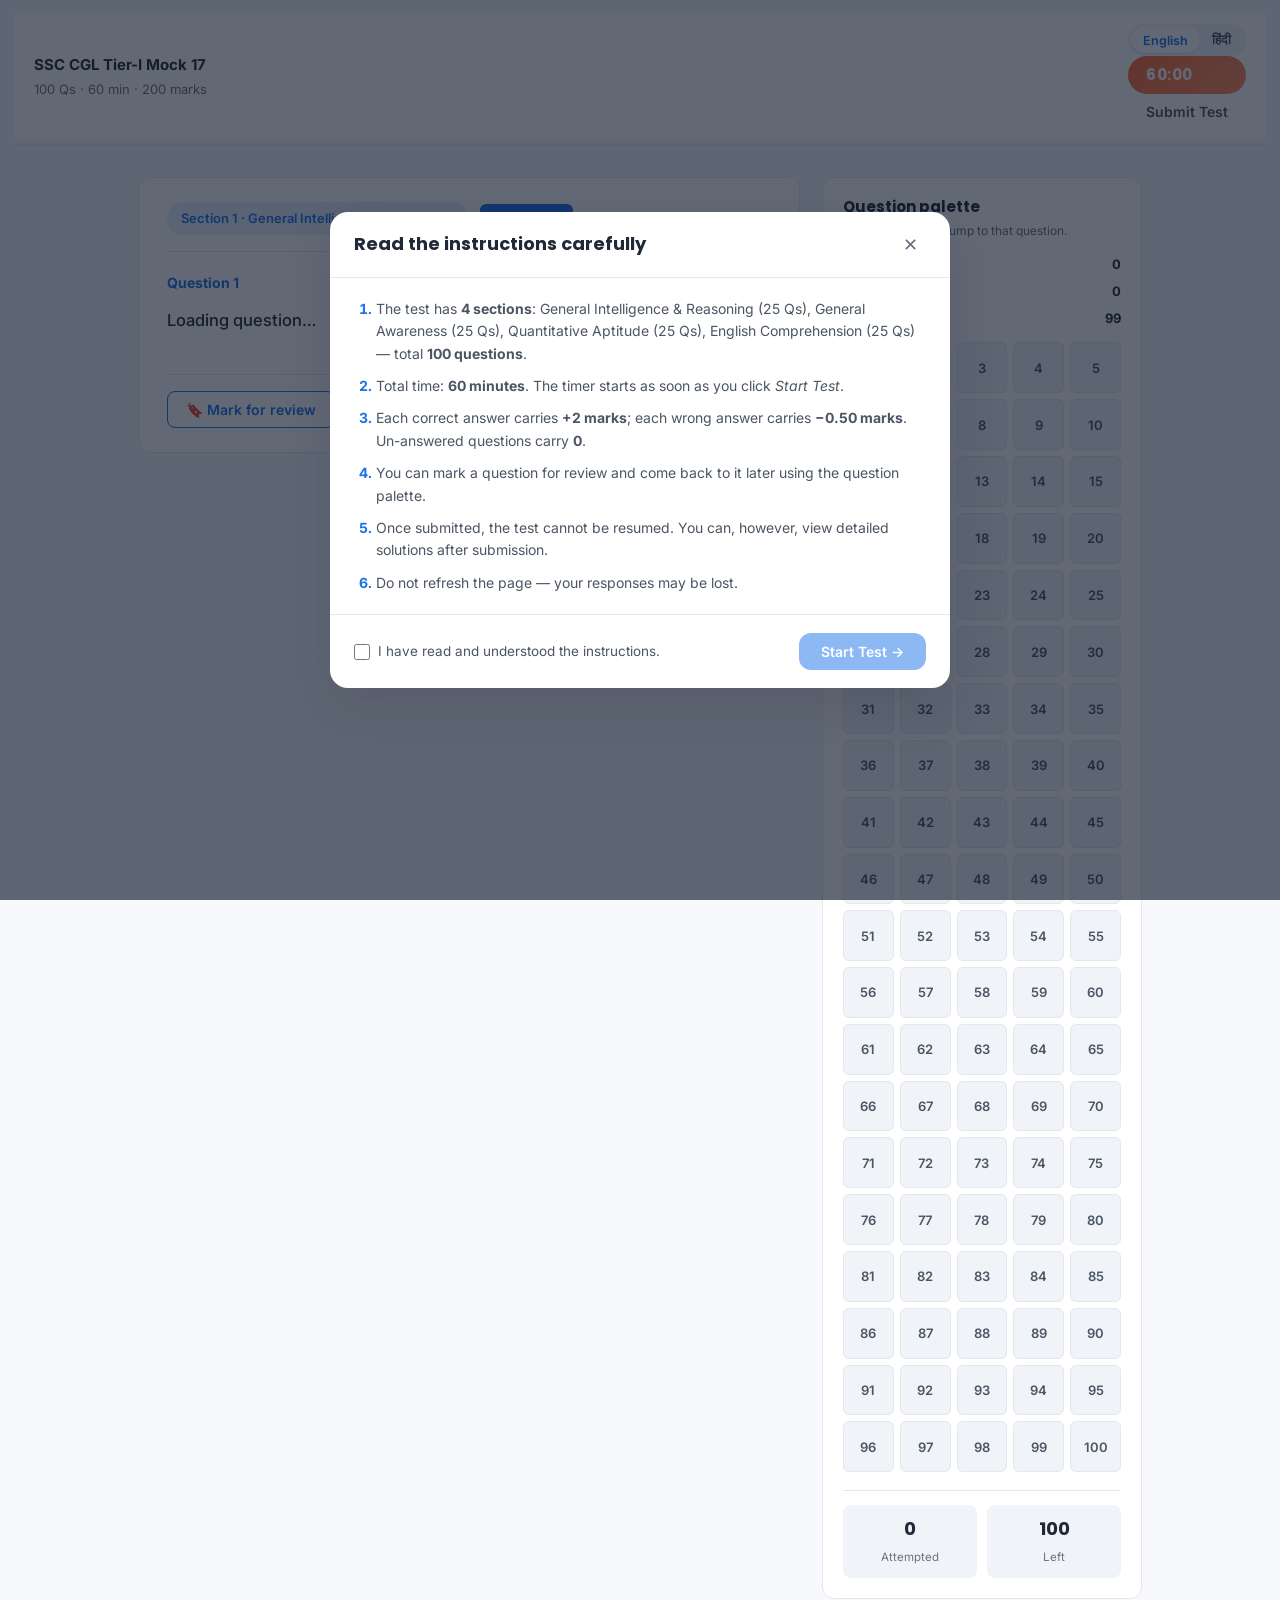
==== test.html @ f856dd59 "Initial commit: TestHub SSC mock test platform - 7 pages: home, tests browser, test engine, result, " ====
<!DOCTYPE html>
<html lang="en">
<head>
<meta charset="UTF-8" />
<meta name="viewport" content="width=device-width, initial-scale=1.0" />
<title>SSC CGL Tier-I Mock 17 · TestHub</title>
<link rel="preconnect" href="https://fonts.googleapis.com" />
<link rel="preconnect" href="https://fonts.gstatic.com" crossorigin />
<link href="https://fonts.googleapis.com/css2?family=Inter:wght@400;500;600;700;800&family=Poppins:wght@500;600;700;800&display=swap" rel="stylesheet" />
<link rel="stylesheet" href="assets/css/style.css" />
</head>
<body class="test-body">

<!-- INSTRUCTIONS MODAL -->
<div class="modal-backdrop" id="instructionsModal">
  <div class="modal">
    <div class="modal-head">
      <h3>Read the instructions carefully</h3>
      <button class="icon-btn" id="closeInstr" aria-label="Close">✕</button>
    </div>
    <div class="modal-body">
      <ol class="instructions">
        <li>The test has <strong>4 sections</strong>: General Intelligence &amp; Reasoning (25 Qs), General Awareness (25 Qs), Quantitative Aptitude (25 Qs), English Comprehension (25 Qs) — total <strong>100 questions</strong>.</li>
        <li>Total time: <strong>60 minutes</strong>. The timer starts as soon as you click <em>Start Test</em>.</li>
        <li>Each correct answer carries <strong>+2 marks</strong>; each wrong answer carries <strong>−0.50 marks</strong>. Un-answered questions carry <strong>0</strong>.</li>
        <li>You can mark a question for review and come back to it later using the question palette.</li>
        <li>Once submitted, the test cannot be resumed. You can, however, view detailed solutions after submission.</li>
        <li>Do not refresh the page — your responses may be lost.</li>
      </ol>
    </div>
    <div class="modal-foot">
      <label class="chk"><input type="checkbox" id="agreeChk" /> I have read and understood the instructions.</label>
      <button class="btn btn-primary btn-lg" id="startTestBtn" disabled>Start Test →</button>
    </div>
  </div>
</div>

<!-- TEST HEADER -->
<header class="test-header">
  <div class="test-header-inner">
    <div class="test-info">
      <strong id="testTitle">SSC CGL Tier-I Mock 17</strong>
      <span class="muted" id="testMeta">100 Qs · 60 min · 200 marks</span>
    </div>
    <div class="test-tools">
      <div class="lang-toggle">
        <button class="lang-btn active" data-lang="en">English</button>
        <button class="lang-btn" data-lang="hi">हिंदी</button>
      </div>
      <div class="timer" id="timer">60:00</div>
      <button class="btn btn-ghost" id="submitBtn">Submit Test</button>
    </div>
  </div>
  <div class="progress-strip"><span id="progressBar" style="width:0%"></span></div>
</header>

<main class="test-main">
  <div class="test-content">
    <div class="section-bar">
      <span class="section-pill" id="sectionPill">Section 1 · General Intelligence &amp; Reasoning</span>
      <div class="section-nav">
        <button class="section-btn active" data-section="0">Reasoning</button>
        <button class="section-btn" data-section="1">GA</button>
        <button class="section-btn" data-section="2">Quant</button>
        <button class="section-btn" data-section="3">English</button>
      </div>
    </div>

    <div class="q-card" id="qCard">
      <div class="q-meta">
        <span class="q-num" id="qNum">Question 1</span>
        <span class="q-marks">+2 · −0.50</span>
      </div>
      <p class="q-text" id="qText">Loading question…</p>
      <div class="options" id="qOptions"></div>
      <div class="q-actions">
        <button class="btn btn-outline" id="markReviewBtn">🔖 Mark for review</button>
        <button class="btn btn-ghost" id="clearResponseBtn">Clear response</button>
        <div class="q-actions-right">
          <button class="btn btn-outline" id="prevBtn">← Previous</button>
          <button class="btn btn-primary" id="nextBtn">Save &amp; Next →</button>
        </div>
      </div>
    </div>
  </div>

  <aside class="palette">
    <h4>Question palette</h4>
    <p class="muted small">Click a number to jump to that question.</p>

    <div class="legend">
      <span><i class="dot dot-answered"></i> Answered <span id="cntAnswered">0</span></span>
      <span><i class="dot dot-marked"></i> Marked <span id="cntMarked">0</span></span>
      <span><i class="dot dot-not"></i> Not visited <span id="cntNot">0</span></span>
    </div>

    <div class="palette-grid" id="paletteGrid"></div>

    <div class="palette-summary">
      <div><strong id="totalAttempted">0</strong><span>Attempted</span></div>
      <div><strong id="totalUnattempted">0</strong><span>Left</span></div>
    </div>
  </aside>
</main>

<!-- MOBILE PALETTE FAB + MODAL -->
<button class="palette-fab" id="paletteFab" aria-label="Open palette">📋</button>
<div class="palette-modal-backdrop" id="paletteModal">
  <div class="palette-modal">
    <h4 style="margin-bottom:4px">Question palette</h4>
    <p class="muted small" style="margin-bottom:12px">Tap a number to jump</p>
    <div class="legend" style="flex-direction:row;flex-wrap:wrap;gap:10px">
      <span><i class="dot dot-answered"></i> Answered</span>
      <span><i class="dot dot-marked"></i> Marked</span>
      <span><i class="dot dot-not"></i> Not visited</span>
    </div>
    <div class="palette-grid" id="paletteGridMobile"></div>
    <button class="btn btn-primary btn-block" id="paletteCloseBtn" style="margin-top:14px">Close</button>
  </div>
</div>

<!-- SUBMIT CONFIRMATION -->
<div class="modal-backdrop hidden" id="submitModal">
  <div class="modal modal-sm">
    <div class="modal-head">
      <h3>Submit the test?</h3>
    </div>
    <div class="modal-body">
      <p>You have <strong id="unattemptedWarn">0</strong> unanswered question(s). Once submitted, you cannot change your answers.</p>
      <ul class="summary-list" id="submitSummary"></ul>
    </div>
    <div class="modal-foot">
      <button class="btn btn-outline" id="cancelSubmit">Continue test</button>
      <button class="btn btn-accent" id="confirmSubmit">Yes, submit</button>
    </div>
  </div>
</div>

<script src="assets/js/data.js"></script>
<script src="assets/js/app.js"></script>
<script>
  document.addEventListener('DOMContentLoaded', App.initTest);
</script>
</body>
</html>
---- assets/css/style.css ----
/* ============================================
   TestHub — SSC Mock Test Platform
   Modern, clean design inspired by Testbook/Prepp
   ============================================ */

:root {
  --primary: #1a73e8;
  --primary-dark: #1558b0;
  --primary-light: #e8f0fe;
  --accent: #ff6b35;
  --accent-dark: #e85a25;
  --success: #1e8e3e;
  --danger: #d93025;
  --warning: #f29900;
  --text: #1f2937;
  --text-soft: #4b5563;
  --muted: #6b7280;
  --border: #e5e7eb;
  --bg: #ffffff;
  --bg-alt: #f7f9fc;
  --bg-soft: #f0f4f9;
  --shadow-sm: 0 1px 2px rgba(15, 23, 42, .06);
  --shadow: 0 4px 14px rgba(15, 23, 42, .08);
  --shadow-lg: 0 20px 50px rgba(15, 23, 42, .12);
  --radius: 12px;
  --radius-sm: 8px;
  --radius-lg: 18px;
  --container: 1200px;
}

* { box-sizing: border-box; margin: 0; padding: 0; }
html, body { height: 100%; }
body {
  font-family: 'Inter', -apple-system, BlinkMacSystemFont, sans-serif;
  font-size: 15px;
  line-height: 1.6;
  color: var(--text);
  background: var(--bg);
  -webkit-font-smoothing: antialiased;
}
img { max-width: 100%; display: block; }
a { color: inherit; text-decoration: none; }
button { font-family: inherit; cursor: pointer; border: none; background: none; }
ul { list-style: none; }
h1, h2, h3, h4, h5 { font-family: 'Poppins', sans-serif; line-height: 1.25; color: var(--text); }

.container { max-width: var(--container); margin: 0 auto; padding: 0 20px; }

/* ============ BUTTONS ============ */
.btn {
  display: inline-flex; align-items: center; justify-content: center; gap: 6px;
  padding: 9px 18px; border-radius: var(--radius-sm); font-weight: 600; font-size: 14px;
  transition: all .2s ease; white-space: nowrap;
}
.btn-primary { background: var(--primary); color: #fff; }
.btn-primary:hover { background: var(--primary-dark); transform: translateY(-1px); }
.btn-accent { background: var(--accent); color: #fff; }
.btn-accent:hover { background: var(--accent-dark); transform: translateY(-1px); }
.btn-outline { background: #fff; color: var(--primary); border: 1.5px solid var(--primary); }
.btn-outline:hover { background: var(--primary-light); }
.btn-ghost { background: transparent; color: var(--text-soft); }
.btn-ghost:hover { background: var(--bg-soft); }
.btn-light { background: rgba(255,255,255,.15); color: #fff; border: 1px solid rgba(255,255,255,.3); }
.btn-light:hover { background: rgba(255,255,255,.25); }
.btn-lg { padding: 14px 28px; font-size: 15px; border-radius: var(--radius); }
.btn-block { width: 100%; }
.btn:disabled { opacity: .5; cursor: not-allowed; transform: none !important; }

/* ============ TOPBAR ============ */
.topbar {
  position: sticky; top: 0; z-index: 100;
  background: #fff; border-bottom: 1px solid var(--border);
  box-shadow: var(--shadow-sm);
}
.topbar-inner {
  display: flex; align-items: center; justify-content: space-between;
  height: 68px; gap: 24px;
}
.logo { display: flex; align-items: center; gap: 8px; font-weight: 800; }
.logo-mark {
  width: 36px; height: 36px; background: linear-gradient(135deg, var(--primary), #4dabff);
  color: #fff; display: grid; place-items: center; border-radius: 9px;
  font-family: 'Poppins', sans-serif; font-size: 18px;
  box-shadow: 0 4px 12px rgba(26,115,232,.4);
}
.logo-text { font-family: 'Poppins', sans-serif; font-size: 20px; }
.accent { color: var(--accent); }
.main-nav { display: flex; gap: 4px; }
.main-nav a {
  padding: 8px 14px; border-radius: 6px; font-weight: 500; font-size: 14.5px;
  color: var(--text-soft); transition: all .2s;
}
.main-nav a:hover { background: var(--bg-soft); color: var(--primary); }
.main-nav a.active { color: var(--primary); font-weight: 600; }
.topbar-actions { display: flex; gap: 8px; }
.hamburger { display: none; font-size: 24px; padding: 4px 10px; }

/* ============ HERO ============ */
.hero {
  background:
    radial-gradient(circle at 80% 20%, rgba(26,115,232,.08) 0, transparent 50%),
    radial-gradient(circle at 10% 90%, rgba(255,107,53,.07) 0, transparent 50%),
    linear-gradient(180deg, #fafbff 0%, #fff 100%);
  padding: 32px 0 36px;
  border-bottom: 1px solid var(--border);
}
.hero-grid {
  display: grid; grid-template-columns: 1.4fr 1fr; gap: 32px; align-items: center;
}
.eyebrow {
  display: inline-block; padding: 5px 14px; background: #fff; border: 1px solid var(--border);
  border-radius: 999px; color: var(--primary); font-weight: 600; font-size: 12.5px;
  margin-bottom: 16px; letter-spacing: .3px;
}
.hero h1 {
  font-size: clamp(26px, 3.4vw, 40px); font-weight: 800; margin-bottom: 12px;
}
.hero h1 .hl {
  background: linear-gradient(120deg, var(--primary), #4dabff);
  -webkit-background-clip: text; background-clip: text; color: transparent;
}
.lead { font-size: 15.5px; color: var(--text-soft); margin-bottom: 20px; max-width: 580px; }
.hero-cta { display: flex; gap: 10px; margin-bottom: 22px; flex-wrap: wrap; }
.hero-stats { display: flex; gap: 28px; flex-wrap: wrap; }
.hero-stats > div { display: flex; flex-direction: column; }
.hero-stats strong { font-size: 24px; color: var(--text); font-family: 'Poppins', sans-serif; }
.hero-stats span { font-size: 13px; color: var(--muted); }

.hero-card {
  background: #fff; border-radius: var(--radius-lg); padding: 28px;
  box-shadow: var(--shadow-lg); border: 1px solid var(--border);
  position: relative; overflow: hidden;
}
.hero-card::before {
  content: ''; position: absolute; top: 0; left: 0; right: 0; height: 4px;
  background: linear-gradient(90deg, var(--primary), var(--accent));
}
.card-head { display: flex; align-items: flex-start; justify-content: space-between; margin-bottom: 16px; }
.card-head h3 { font-size: 20px; margin-top: 8px; }
.pill {
  display: inline-block; padding: 3px 10px; border-radius: 999px; font-size: 11px; font-weight: 700; letter-spacing: .4px;
}
.pill-live { background: #fee; color: var(--accent); animation: pulse 2s infinite; }
.pill-success { background: #e6f4ea; color: var(--success); }
.pill-pro { background: #fff4e5; color: var(--warning); }
.pill-free { background: #e6f4ea; color: var(--success); }
.pill-hi { background: #fce8e6; color: var(--danger); }
@keyframes pulse { 0%,100%{opacity:1} 50%{opacity:.55} }
.muted { color: var(--muted); font-size: 13px; }
.muted-light { color: rgba(255,255,255,.85); }
.small { font-size: 12px; }
.card-meta { display: flex; flex-direction: column; gap: 6px; margin-bottom: 18px; font-size: 13.5px; color: var(--text-soft); }
.card-progress { margin-bottom: 18px; }
.card-progress .bar { background: var(--bg-soft); border-radius: 999px; height: 6px; overflow: hidden; margin-bottom: 6px; }
.card-progress .bar span { display: block; height: 100%; background: linear-gradient(90deg, var(--primary), #4dabff); border-radius: 999px; }
.card-progress small { color: var(--muted); font-size: 12px; }

/* ============ SECTIONS ============ */
.section { padding: 36px 0; }
.section-alt { background: var(--bg-alt); }
.section-head { display: flex; align-items: center; justify-content: space-between; margin-bottom: 18px; flex-wrap: wrap; gap: 12px; }
.section-head h2 { font-size: 22px; font-weight: 700; }
.link { color: var(--primary); font-weight: 600; font-size: 14px; }
.link:hover { text-decoration: underline; }

/* ============ CATEGORY GRID ============ */
.cat-grid { display: grid; grid-template-columns: repeat(8, 1fr); gap: 10px; }
.cat-card {
  background: #fff; border: 1px solid var(--border); border-radius: var(--radius);
  padding: 14px 12px; transition: all .2s; display: block; cursor: pointer; text-align: center;
}
.cat-card:hover { transform: translateY(-2px); box-shadow: var(--shadow); border-color: var(--primary); }
.cat-icon {
  width: 40px; height: 40px; border-radius: 9px; display: grid; place-items: center;
  font-size: 20px; margin: 0 auto 8px;
}
.cat-card h4 { font-size: 13.5px; margin-bottom: 2px; }
.cat-card p { color: var(--muted); font-size: 11.5px; }

/* ============ TEST GRID ============ */
.test-grid { display: grid; grid-template-columns: repeat(4, 1fr); gap: 12px; }
.test-card {
  background: #fff; border: 1px solid var(--border); border-radius: var(--radius);
  overflow: hidden; transition: all .2s; display: flex; flex-direction: column;
}
.test-card:hover { transform: translateY(-2px); box-shadow: var(--shadow); }
.test-banner {
  height: 78px;
  background: linear-gradient(135deg, var(--primary) 0%, #4dabff 100%);
  position: relative; display: grid; place-items: center; color: #fff;
  font-size: 24px; font-weight: 800; font-family: 'Poppins', sans-serif;
}
.test-banner.alt1 { background: linear-gradient(135deg, #ff6b35 0%, #ffa372 100%); }
.test-banner.alt2 { background: linear-gradient(135deg, #1e8e3e 0%, #5cb85c 100%); }
.test-banner.alt3 { background: linear-gradient(135deg, #a142f4 0%, #c389ff 100%); }
.test-banner.alt4 { background: linear-gradient(135deg, #d93025 0%, #ff7066 100%); }
.test-body { padding: 12px 14px; flex: 1; display: flex; flex-direction: column; gap: 8px; }
.test-tags { display: flex; gap: 4px; flex-wrap: wrap; }
.test-title { font-size: 14px; font-weight: 600; color: var(--text); line-height: 1.35; }
.test-meta { display: flex; gap: 8px; font-size: 11.5px; color: var(--muted); flex-wrap: wrap; }
.test-meta span { display: flex; align-items: center; gap: 3px; }
.test-foot { display: flex; align-items: center; justify-content: space-between; margin-top: 6px; gap: 8px; }
.test-foot .users { font-size: 11px; color: var(--muted); }
.test-foot .btn { padding: 6px 12px; font-size: 12px; }

/* ============ FILTER TABS ============ */
.filter-tabs { display: flex; gap: 4px; background: #fff; border: 1px solid var(--border); border-radius: 999px; padding: 4px; }
.tab { padding: 6px 14px; border-radius: 999px; font-size: 13px; font-weight: 600; color: var(--text-soft); transition: .2s; }
.tab.active { background: var(--primary); color: #fff; }

/* ============ FEATURES ============ */
.feat-grid { display: grid; grid-template-columns: repeat(6, 1fr); gap: 12px; }
.feat {
  background: #fff; border: 1px solid var(--border); border-radius: var(--radius);
  padding: 16px; transition: .2s;
}
.feat:hover { transform: translateY(-2px); box-shadow: var(--shadow); }
.feat-icon { font-size: 24px; margin-bottom: 8px; }
.feat h4 { font-size: 14px; margin-bottom: 3px; }
.feat p { color: var(--text-soft); font-size: 12.5px; line-height: 1.4; }

/* ============ BANNER ============ */
.banner { background: linear-gradient(135deg, var(--primary) 0%, #4dabff 100%); color: #fff; padding: 32px 0; }
.banner-inner { display: flex; align-items: center; justify-content: space-between; gap: 24px; flex-wrap: wrap; }
.banner h2 { color: #fff; font-size: 22px; margin-bottom: 4px; }
.banner p { opacity: .9; font-size: 14px; }

/* ============ LIVE TICKER ============ */
.ticker {
  background: #fff; border-top: 1px solid var(--border); border-bottom: 1px solid var(--border);
  padding: 8px 0; overflow: hidden; position: relative;
}
.ticker-inner { display: flex; align-items: center; gap: 18px; }
.ticker-label {
  background: var(--accent); color: #fff; padding: 4px 12px; border-radius: 4px;
  font-size: 11px; font-weight: 700; letter-spacing: .5px; flex-shrink: 0; display: flex; align-items: center; gap: 6px;
}
.ticker-label::before { content: ''; width: 7px; height: 7px; background: #fff; border-radius: 50%; animation: pulse 1.2s infinite; }
.ticker-track { display: flex; gap: 36px; flex: 1; overflow: hidden; }
.ticker-item { display: flex; align-items: center; gap: 8px; font-size: 13px; color: var(--text-soft); white-space: nowrap; }
.ticker-item strong { color: var(--text); font-weight: 600; }
.ticker-item .num { color: var(--success); font-weight: 700; }

/* ============ SERIES GRID ============ */
.series-grid { display: grid; grid-template-columns: repeat(3, 1fr); gap: 16px; }
.series-card {
  background: #fff; border: 1px solid var(--border); border-radius: var(--radius);
  overflow: hidden; transition: .2s; position: relative; display: flex; flex-direction: column;
}
.series-card:hover { transform: translateY(-3px); box-shadow: var(--shadow-lg); }
.series-card.featured { border: 2px solid var(--accent); }
.series-banner {
  padding: 18px 20px; color: #fff; position: relative;
  background: linear-gradient(135deg, var(--primary), #4dabff);
}
.series-banner.b1 { background: linear-gradient(135deg, #ff6b35, #ffa372); }
.series-banner.b2 { background: linear-gradient(135deg, #1e8e3e, #5cb85c); }
.series-banner.b3 { background: linear-gradient(135deg, #a142f4, #c389ff); }
.series-banner.b4 { background: linear-gradient(135deg, #d93025, #ff7066); }
.series-banner.b5 { background: linear-gradient(135deg, #0f9d58, #34c77b); }
.series-banner h3 { color: #fff; font-size: 18px; margin-bottom: 4px; }
.series-banner p { font-size: 13px; opacity: .92; }
.series-bestseller {
  position: absolute; top: 12px; right: 12px;
  background: #fff; color: var(--accent); padding: 3px 10px; border-radius: 999px;
  font-size: 10.5px; font-weight: 700; letter-spacing: .4px;
}
.series-body { padding: 18px 20px; flex: 1; display: flex; flex-direction: column; gap: 12px; }
.series-features { display: flex; flex-direction: column; gap: 6px; font-size: 13px; color: var(--text-soft); }
.series-features li { display: flex; align-items: center; gap: 8px; }
.series-features li::before { content: '✓'; color: var(--success); font-weight: 700; }
.series-foot { display: flex; align-items: center; justify-content: space-between; padding-top: 12px; border-top: 1px solid var(--border); margin-top: auto; gap: 8px; }
.series-price { display: flex; flex-direction: column; }
.series-price .now { font-size: 22px; font-weight: 800; color: var(--text); font-family: 'Poppins', sans-serif; }
.series-price .was { font-size: 12.5px; color: var(--muted); text-decoration: line-through; }
.series-price .save { font-size: 11.5px; color: var(--success); font-weight: 600; }
.series-foot .btn { padding: 8px 16px; font-size: 13px; }

/* ============ BUY PAGE ============ */
.buy-layout { display: grid; grid-template-columns: 1.4fr 1fr; gap: 24px; align-items: start; }
.checkout-card {
  background: #fff; border: 1px solid var(--border); border-radius: var(--radius);
  padding: 24px; margin-bottom: 18px;
}
.checkout-card h3 { font-size: 17px; margin-bottom: 14px; display: flex; align-items: center; gap: 8px; }
.checkout-card h3 .num {
  width: 26px; height: 26px; background: var(--primary); color: #fff; border-radius: 50%;
  display: grid; place-items: center; font-size: 13px;
}
.checkout-card label { display: block; font-size: 13px; font-weight: 600; color: var(--text-soft); margin: 12px 0 4px; }
.input {
  width: 100%; padding: 10px 14px; border: 1px solid var(--border); border-radius: 8px;
  font-size: 14px; font-family: inherit; background: #fff;
}
.input:focus { outline: 2px solid var(--primary); outline-offset: -1px; }
.row-2 { display: grid; grid-template-columns: 1fr 1fr; gap: 12px; }

.pay-methods { display: grid; grid-template-columns: repeat(3, 1fr); gap: 10px; margin-top: 6px; }
.pay-method {
  border: 2px solid var(--border); border-radius: 8px; padding: 12px 8px; text-align: center;
  cursor: pointer; transition: .15s; font-size: 13px; font-weight: 600;
}
.pay-method:hover { border-color: var(--primary); }
.pay-method.active { border-color: var(--primary); background: var(--primary-light); color: var(--primary); }
.pay-method .icon { font-size: 22px; display: block; margin-bottom: 4px; }

.order-summary {
  background: #fff; border: 1px solid var(--border); border-radius: var(--radius);
  padding: 22px; position: sticky; top: 90px;
}
.order-summary h3 { font-size: 17px; margin-bottom: 14px; }
.os-row { display: flex; justify-content: space-between; padding: 8px 0; font-size: 14px; color: var(--text-soft); }
.os-row.total { border-top: 1px solid var(--border); padding-top: 12px; margin-top: 8px; font-weight: 700; color: var(--text); font-size: 16px; }
.coupon-row { display: flex; gap: 8px; margin: 12px 0; }
.coupon-row .input { flex: 1; }

.success-card {
  background: #fff; border: 1px solid var(--border); border-radius: var(--radius-lg);
  padding: 36px; text-align: center; max-width: 520px; margin: 0 auto;
  box-shadow: var(--shadow);
}
.success-icon {
  width: 72px; height: 72px; background: var(--success); color: #fff; border-radius: 50%;
  display: grid; place-items: center; font-size: 36px; margin: 0 auto 18px;
}
.success-card h2 { margin-bottom: 8px; }
.qr-box {
  width: 200px; height: 200px; margin: 16px auto;
  background: linear-gradient(45deg, #000 25%, transparent 25%, transparent 75%, #000 75%),
              linear-gradient(45deg, #000 25%, transparent 25%, transparent 75%, #000 75%);
  background-size: 16px 16px; background-position: 0 0, 8px 8px;
  border: 1px solid var(--border); border-radius: 8px;
  display: grid; place-items: center; color: #fff; font-size: 12px;
}

/* ============ ADMIN ============ */
.admin-shell { display: grid; grid-template-columns: 240px 1fr; min-height: calc(100vh - 68px); }
.admin-side {
  background: #0f1e3a; color: #cdd5e0; padding: 22px 14px; position: sticky; top: 68px; height: calc(100vh - 68px); overflow-y: auto;
}
.admin-brand { display: flex; align-items: center; gap: 8px; padding: 0 8px 18px; border-bottom: 1px solid #1a2b4d; margin-bottom: 14px; }
.admin-brand strong { color: #fff; font-family: 'Poppins', sans-serif; font-size: 15px; }
.admin-side a {
  display: flex; align-items: center; gap: 10px; padding: 10px 12px; border-radius: 6px;
  color: #cdd5e0; font-size: 14px; font-weight: 500; margin-bottom: 2px; transition: .15s;
}
.admin-side a:hover, .admin-side a.active { background: #1a2b4d; color: #fff; }
.admin-side a .ico { width: 18px; text-align: center; }
.admin-main { padding: 24px 28px; background: var(--bg-alt); }
.admin-head { display: flex; align-items: center; justify-content: space-between; margin-bottom: 18px; flex-wrap: wrap; gap: 10px; }
.admin-head h1 { font-size: 22px; }

.admin-stats { display: grid; grid-template-columns: repeat(4, 1fr); gap: 12px; margin-bottom: 18px; }
.admin-stat {
  background: #fff; border: 1px solid var(--border); border-radius: var(--radius); padding: 16px;
  display: flex; align-items: center; gap: 12px;
}
.admin-stat .ico { width: 44px; height: 44px; border-radius: 10px; display: grid; place-items: center; font-size: 22px; }
.admin-stat strong { display: block; font-size: 20px; font-family: 'Poppins', sans-serif; }
.admin-stat span { font-size: 12.5px; color: var(--muted); }

.admin-card {
  background: #fff; border: 1px solid var(--border); border-radius: var(--radius);
  padding: 22px; margin-bottom: 16px;
}
.admin-card h3 { font-size: 16px; margin-bottom: 14px; }

.table { width: 100%; border-collapse: collapse; font-size: 14px; }
.table th, .table td { padding: 10px 12px; text-align: left; border-bottom: 1px solid var(--border); }
.table th { background: var(--bg-soft); font-weight: 600; color: var(--text-soft); font-size: 12.5px; text-transform: uppercase; letter-spacing: .4px; }
.table tr:hover { background: var(--bg-soft); }
.badge { display: inline-block; padding: 3px 10px; border-radius: 999px; font-size: 11.5px; font-weight: 700; letter-spacing: .3px; }
.badge-pending { background: #fff4e5; color: var(--warning); }
.badge-approved { background: #e6f4ea; color: var(--success); }
.badge-rejected { background: #fce8e6; color: var(--danger); }
.badge-draft { background: var(--bg-soft); color: var(--text-soft); }
.badge-published { background: #e6f4ea; color: var(--success); }
.row-actions { display: flex; gap: 6px; }
.row-actions .btn { padding: 4px 10px; font-size: 12px; }

.form-grid { display: grid; grid-template-columns: 1fr 1fr; gap: 12px; }
.form-grid .full { grid-column: span 2; }
textarea.input { resize: vertical; min-height: 80px; }

.login-shell {
  min-height: 100vh; display: grid; place-items: center; background: var(--bg-alt); padding: 20px;
}
.login-card {
  background: #fff; border-radius: var(--radius-lg); padding: 32px; width: 100%; max-width: 380px;
  box-shadow: var(--shadow);
}
.login-card h2 { margin-bottom: 6px; }
.login-card p.muted { margin-bottom: 22px; }
.login-card .btn-block { margin-top: 16px; }

/* ============ MOBILE PALETTE ============ */
.palette-fab {
  display: none; position: fixed; bottom: 20px; right: 20px; z-index: 60;
  width: 54px; height: 54px; border-radius: 50%; background: var(--primary); color: #fff;
  box-shadow: var(--shadow-lg); place-items: center; font-size: 22px;
}
.palette-modal-backdrop { display: none; }
@media (max-width: 720px) {
  .palette-modal-backdrop {
    position: fixed; inset: 0; background: rgba(15,23,42,.55); z-index: 80;
    align-items: flex-end; justify-content: center;
  }
  .palette-modal-backdrop.show { display: flex; }
  .palette-modal {
    background: #fff; width: 100%; max-width: 480px; max-height: 80vh; overflow-y: auto;
    border-radius: 18px 18px 0 0; padding: 18px;
  }
  .palette-modal .palette-grid { grid-template-columns: repeat(7, 1fr); }
}

/* ============ FAQ ============ */
.faq { max-width: 800px; margin: 0 auto; display: flex; flex-direction: column; gap: 10px; }
.faq details {
  background: #fff; border: 1px solid var(--border); border-radius: var(--radius);
  padding: 16px 20px; transition: .2s;
}
.faq details[open] { box-shadow: var(--shadow-sm); border-color: var(--primary); }
.faq summary { font-weight: 600; cursor: pointer; color: var(--text); list-style: none; position: relative; padding-right: 30px; }
.faq summary::after { content: '+'; position: absolute; right: 0; top: 0; font-size: 22px; color: var(--primary); transition: .2s; }
.faq details[open] summary::after { content: '−'; }
.faq p { margin-top: 10px; color: var(--text-soft); font-size: 14px; }

/* ============ FOOTER ============ */
.footer { background: #0f1e3a; color: #cdd5e0; padding: 56px 0 24px; margin-top: 40px; }
.footer-grid { display: grid; grid-template-columns: 1.5fr repeat(3, 1fr); gap: 36px; padding-bottom: 36px; border-bottom: 1px solid #1a2b4d; }
.logo-light .logo-text { color: #fff; }
.footer h5 { color: #fff; font-size: 15px; margin-bottom: 14px; }
.footer ul { display: flex; flex-direction: column; gap: 8px; }
.footer ul a { color: #cdd5e0; font-size: 14px; transition: .2s; }
.footer ul a:hover { color: #fff; }
.footer-bottom { display: flex; align-items: center; justify-content: space-between; padding-top: 20px; flex-wrap: wrap; gap: 12px; }
.footer-bottom small { color: #8b95a7; }
.socials { display: flex; gap: 10px; }
.socials a {
  width: 36px; height: 36px; background: #1a2b4d; border-radius: 50%;
  display: grid; place-items: center; color: #cdd5e0; transition: .2s; font-size: 16px;
}
.socials a:hover { background: var(--primary); color: #fff; }

/* ============ PAGE HEAD ============ */
.page-head {
  background: linear-gradient(135deg, #e8f0fe 0%, #fff 100%);
  padding: 40px 0 32px; border-bottom: 1px solid var(--border);
}
.page-head h1 { font-size: 32px; margin-bottom: 6px; }
.page-head p { color: var(--text-soft); margin-bottom: 8px; }
.breadcrumb { color: var(--muted); font-size: 13px; }
.breadcrumb a { color: var(--primary); }

/* ============ TESTS LAYOUT ============ */
.tests-layout { display: grid; grid-template-columns: 260px 1fr; gap: 28px; }
.filter-panel {
  background: #fff; border: 1px solid var(--border); border-radius: var(--radius);
  padding: 22px; align-self: start; position: sticky; top: 90px;
}
.filter-panel h4 { font-size: 14px; margin: 16px 0 10px; color: var(--text); }
.filter-panel h4:first-child { margin-top: 0; }
.chk { display: flex; align-items: center; gap: 8px; padding: 6px 0; cursor: pointer; font-size: 13.5px; color: var(--text-soft); }
.chk input { width: 16px; height: 16px; accent-color: var(--primary); }
.chk span { margin-left: auto; color: var(--muted); font-size: 12.5px; }
.filter-panel .btn-block { margin-top: 18px; }

.search-row { display: flex; gap: 10px; margin-bottom: 18px; }
.search-row input, .search-row select {
  padding: 10px 14px; border: 1px solid var(--border); border-radius: var(--radius-sm);
  font-size: 14px; font-family: inherit; background: #fff; color: var(--text);
}
.search-row input { flex: 1; }
.search-row input:focus, .search-row select:focus { outline: 2px solid var(--primary); outline-offset: -1px; }

.test-list { display: flex; flex-direction: column; gap: 12px; }
.test-row {
  background: #fff; border: 1px solid var(--border); border-radius: var(--radius);
  padding: 18px 22px; display: flex; align-items: center; gap: 18px; transition: .2s;
}
.test-row:hover { box-shadow: var(--shadow); transform: translateY(-1px); }
.test-row .ico {
  width: 56px; height: 56px; border-radius: 10px;
  display: grid; place-items: center; font-size: 22px; color: #fff; flex-shrink: 0;
  background: linear-gradient(135deg, var(--primary), #4dabff); font-family: 'Poppins', sans-serif; font-weight: 700;
}
.test-row .ico.alt1 { background: linear-gradient(135deg, #ff6b35, #ffa372); }
.test-row .ico.alt2 { background: linear-gradient(135deg, #1e8e3e, #5cb85c); }
.test-row .ico.alt3 { background: linear-gradient(135deg, #a142f4, #c389ff); }
.test-row .ico.alt4 { background: linear-gradient(135deg, #d93025, #ff7066); }
.test-row-body { flex: 1; }
.test-row-body h4 { font-size: 16px; margin-bottom: 4px; }
.test-row-body .meta { color: var(--muted); font-size: 12.5px; display: flex; gap: 14px; flex-wrap: wrap; }
.test-row-body .meta span { display: flex; align-items: center; gap: 4px; }
.test-row .actions { display: flex; gap: 8px; }

/* ============ TEST INTERFACE ============ */
.test-body { background: var(--bg-alt); min-height: 100vh; }

.test-header {
  position: sticky; top: 0; z-index: 50; background: #fff; border-bottom: 1px solid var(--border);
  box-shadow: var(--shadow-sm);
}
.test-header-inner {
  max-width: 1400px; margin: 0 auto; padding: 12px 20px;
  display: flex; align-items: center; justify-content: space-between; gap: 18px; flex-wrap: wrap;
}
.test-info strong { display: block; font-size: 15px; }
.lang-toggle { display: flex; background: var(--bg-soft); border-radius: 999px; padding: 3px; }
.lang-btn { padding: 5px 12px; border-radius: 999px; font-size: 12.5px; font-weight: 600; color: var(--text-soft); }
.lang-btn.active { background: #fff; color: var(--primary); box-shadow: var(--shadow-sm); }
.timer {
  background: linear-gradient(135deg, var(--accent), #ff8a5b); color: #fff;
  padding: 7px 18px; border-radius: 999px; font-weight: 700; font-size: 15px;
  font-family: 'Poppins', sans-serif; letter-spacing: .5px;
  display: flex; align-items: center; gap: 6px;
}
.timer.warning { animation: blink 1s infinite; }
@keyframes blink { 0%,100%{opacity:1} 50%{opacity:.7} }
.progress-strip { height: 3px; background: var(--bg-soft); }
.progress-strip span { display: block; height: 100%; background: var(--success); transition: width .3s; }

.test-main {
  max-width: 1400px; margin: 0 auto; padding: 24px 20px;
  display: grid; grid-template-columns: 1fr 320px; gap: 22px; align-items: start;
}
.test-content { background: #fff; border: 1px solid var(--border); border-radius: var(--radius); padding: 24px 28px; }
.section-bar { display: flex; align-items: center; justify-content: space-between; flex-wrap: wrap; gap: 12px; padding-bottom: 16px; border-bottom: 1px solid var(--border); margin-bottom: 20px; }
.section-pill { background: var(--primary-light); color: var(--primary); padding: 6px 14px; border-radius: 999px; font-size: 13px; font-weight: 600; }
.section-nav { display: flex; gap: 4px; }
.section-btn { padding: 6px 14px; border-radius: 6px; font-size: 13px; font-weight: 600; color: var(--text-soft); }
.section-btn.active { background: var(--primary); color: #fff; }

.q-card { }
.q-meta { display: flex; justify-content: space-between; align-items: center; margin-bottom: 12px; }
.q-num { color: var(--primary); font-weight: 700; font-size: 14px; }
.q-marks { color: var(--muted); font-size: 12.5px; }
.q-text { font-size: 16.5px; line-height: 1.7; color: var(--text); margin-bottom: 18px; font-weight: 500; }
.options { display: flex; flex-direction: column; gap: 10px; margin-bottom: 22px; }
.option {
  display: flex; align-items: center; gap: 12px; padding: 12px 16px; border: 1.5px solid var(--border);
  border-radius: 10px; cursor: pointer; transition: all .15s;
  background: #fff; font-size: 14.5px;
}
.option:hover { border-color: var(--primary); background: var(--primary-light); }
.option.selected { border-color: var(--primary); background: var(--primary-light); }
.option .opt-letter {
  width: 30px; height: 30px; border-radius: 50%; border: 1.5px solid var(--border);
  display: grid; place-items: center; font-weight: 700; font-size: 13px; color: var(--text-soft);
  flex-shrink: 0; background: #fff;
}
.option.selected .opt-letter { background: var(--primary); color: #fff; border-color: var(--primary); }

.q-actions { display: flex; align-items: center; gap: 10px; padding-top: 16px; border-top: 1px solid var(--border); flex-wrap: wrap; }
.q-actions-right { margin-left: auto; display: flex; gap: 10px; }

/* PALETTE */
.palette {
  background: #fff; border: 1px solid var(--border); border-radius: var(--radius); padding: 20px;
  position: sticky; top: 110px;
}
.palette h4 { font-size: 15px; margin-bottom: 4px; }
.palette .muted { margin-bottom: 14px; }
.legend { display: flex; flex-direction: column; gap: 6px; margin-bottom: 14px; font-size: 13px; color: var(--text-soft); }
.legend span { display: flex; align-items: center; gap: 8px; }
.legend span span { margin-left: auto; font-weight: 700; color: var(--text); }
.dot { width: 18px; height: 18px; border-radius: 4px; display: inline-block; }
.dot-answered { background: var(--success); }
.dot-marked { background: var(--accent); }
.dot-not { background: var(--bg-soft); border: 1px solid var(--border); }
.dot-current { background: var(--primary); }

.palette-grid { display: grid; grid-template-columns: repeat(5, 1fr); gap: 6px; margin-bottom: 18px; }
.p-btn {
  aspect-ratio: 1; display: grid; place-items: center; font-size: 13px; font-weight: 600;
  background: var(--bg-soft); border: 1px solid var(--border); border-radius: 6px;
  color: var(--text-soft); transition: .15s;
}
.p-btn:hover { transform: scale(1.05); }
.p-btn.answered { background: var(--success); color: #fff; border-color: var(--success); }
.p-btn.marked { background: var(--accent); color: #fff; border-color: var(--accent); }
.p-btn.ans-marked { background: linear-gradient(135deg, var(--success) 50%, var(--accent) 50%); color: #fff; border-color: transparent; }
.p-btn.current { background: var(--primary); color: #fff; border-color: var(--primary); box-shadow: 0 0 0 3px rgba(26,115,232,.25); }

.palette-summary { display: flex; gap: 10px; padding-top: 14px; border-top: 1px solid var(--border); }
.palette-summary > div { flex: 1; background: var(--bg-soft); border-radius: 8px; padding: 10px; text-align: center; }
.palette-summary strong { display: block; font-size: 18px; color: var(--text); font-family: 'Poppins', sans-serif; }
.palette-summary span { font-size: 11.5px; color: var(--muted); }

/* ============ MODAL ============ */
.modal-backdrop {
  position: fixed; inset: 0; background: rgba(15, 23, 42, .65); z-index: 200;
  display: grid; place-items: center; padding: 20px; animation: fade .2s;
}
@keyframes fade { from{opacity:0} to{opacity:1} }
.modal-backdrop.hidden { display: none; }
.modal {
  background: #fff; border-radius: var(--radius-lg); width: 100%; max-width: 620px;
  box-shadow: var(--shadow-lg); animation: pop .25s;
}
@keyframes pop { from{transform:scale(.92);opacity:0} to{transform:scale(1);opacity:1} }
.modal-sm { max-width: 460px; }
.modal-head, .modal-foot {
  padding: 18px 24px; display: flex; align-items: center; justify-content: space-between; gap: 12px;
}
.modal-head { border-bottom: 1px solid var(--border); }
.modal-head h3 { font-size: 18px; }
.modal-body { padding: 20px 24px; max-height: 60vh; overflow-y: auto; }
.modal-foot { border-top: 1px solid var(--border); }
.modal-foot .btn-lg { padding: 10px 22px; font-size: 14px; }
.icon-btn { font-size: 18px; color: var(--muted); padding: 4px 8px; border-radius: 6px; }
.icon-btn:hover { background: var(--bg-soft); color: var(--text); }

.instructions { padding-left: 22px; display: flex; flex-direction: column; gap: 10px; color: var(--text-soft); font-size: 14px; }
.instructions li::marker { color: var(--primary); font-weight: 700; }

.summary-list { display: flex; flex-direction: column; gap: 6px; font-size: 14px; color: var(--text-soft); }
.summary-list li { display: flex; justify-content: space-between; padding: 6px 0; border-bottom: 1px dashed var(--border); }
.summary-list li:last-child { border-bottom: 0; }

/* ============ RESULT PAGE ============ */
.result-hero {
  background: linear-gradient(135deg, #1a73e8 0%, #4dabff 100%); color: #fff;
  padding: 48px 0 56px;
}
.result-hero-card {
  display: flex; align-items: center; justify-content: space-between; gap: 28px;
  background: rgba(255,255,255,.1); border: 1px solid rgba(255,255,255,.18);
  backdrop-filter: blur(10px); border-radius: var(--radius-lg); padding: 28px 32px;
  flex-wrap: wrap;
}
.result-hero-card h1 { color: #fff; font-size: 26px; margin: 8px 0 4px; }
.result-share { display: flex; gap: 8px; flex-wrap: wrap; margin-top: 14px; }

.score-circle { position: relative; width: 160px; height: 160px; flex-shrink: 0; }
.score-circle svg { width: 100%; height: 100%; transform: rotate(-90deg); }
.circle-bg { fill: none; stroke: rgba(255,255,255,.25); stroke-width: 10; }
.circle-fg { fill: none; stroke: #fff; stroke-width: 10; stroke-linecap: round; transition: stroke-dashoffset 1s ease; }
.score-text {
  position: absolute; inset: 0; display: grid; place-items: center; text-align: center; color: #fff;
}
.score-text strong { font-size: 38px; font-family: 'Poppins', sans-serif; line-height: 1; }
.score-text span { display: block; font-size: 14px; opacity: .85; }
.score-text small { display: block; font-size: 12px; margin-top: 4px; padding: 2px 10px; background: rgba(255,255,255,.2); border-radius: 999px; }

.kpi-grid { display: grid; grid-template-columns: repeat(6, 1fr); gap: 14px; margin-bottom: 28px; }
.kpi {
  background: #fff; border: 1px solid var(--border); border-radius: var(--radius);
  padding: 16px; display: flex; align-items: center; gap: 12px;
}
.kpi-icon { font-size: 26px; }
.kpi strong { display: block; font-size: 20px; font-family: 'Poppins', sans-serif; }
.kpi span { font-size: 12px; color: var(--muted); }

.result-grid { display: grid; grid-template-columns: 1fr 1fr; gap: 18px; }
.result-card {
  background: #fff; border: 1px solid var(--border); border-radius: var(--radius);
  padding: 22px;
}
.result-card h3 { font-size: 17px; margin-bottom: 16px; }
.section-bars, .topic-bars { display: flex; flex-direction: column; gap: 12px; }
.bar-row .row-top { display: flex; justify-content: space-between; font-size: 13.5px; margin-bottom: 4px; }
.bar-row .row-bar { background: var(--bg-soft); height: 8px; border-radius: 999px; overflow: hidden; }
.bar-row .row-bar span { display: block; height: 100%; background: linear-gradient(90deg, var(--primary), #4dabff); border-radius: 999px; }
.bar-row.good .row-bar span { background: linear-gradient(90deg, var(--success), #5cb85c); }
.bar-row.warn .row-bar span { background: linear-gradient(90deg, var(--warning), #ffc44d); }
.bar-row.bad .row-bar span { background: linear-gradient(90deg, var(--danger), #ff7066); }

.compare-list { display: flex; flex-direction: column; gap: 12px; font-size: 13.5px; }
.compare-list .row { display: flex; align-items: center; gap: 10px; }
.compare-list .name { width: 130px; color: var(--text-soft); }
.compare-list .vs-bar { flex: 1; background: var(--bg-soft); height: 10px; border-radius: 999px; overflow: hidden; }
.compare-list .vs-bar span { display: block; height: 100%; background: linear-gradient(90deg, var(--primary), #4dabff); }
.compare-list .vs-bar.you span { background: linear-gradient(90deg, var(--accent), #ffa372); }
.compare-list .pct { width: 60px; text-align: right; font-weight: 600; }

.ai-report { background: linear-gradient(135deg, #fff 0%, #f0f4ff 100%); border-color: #d6e3ff; }
.ai-report ul { display: flex; flex-direction: column; gap: 10px; }
.ai-report li { padding: 10px 12px; background: #fff; border-left: 3px solid var(--primary); border-radius: 6px; font-size: 13.5px; color: var(--text-soft); }

.cta-row { display: flex; gap: 12px; justify-content: center; margin-top: 32px; flex-wrap: wrap; }

/* ============ RESPONSIVE ============ */
@media (max-width: 1100px) {
  .cat-grid { grid-template-columns: repeat(4, 1fr); }
  .test-grid { grid-template-columns: repeat(3, 1fr); }
  .feat-grid { grid-template-columns: repeat(3, 1fr); }
  .series-grid { grid-template-columns: repeat(2, 1fr); }
}
@media (max-width: 1024px) {
  .hero-grid { grid-template-columns: 1fr; gap: 24px; }
  .cat-grid { grid-template-columns: repeat(4, 1fr); }
  .test-grid { grid-template-columns: repeat(2, 1fr); }
  .feat-grid { grid-template-columns: repeat(3, 1fr); }
  .series-grid { grid-template-columns: repeat(2, 1fr); }
  .tests-layout { grid-template-columns: 1fr; }
  .filter-panel { position: static; }
  .kpi-grid { grid-template-columns: repeat(3, 1fr); }
  .result-grid { grid-template-columns: 1fr; }
  .footer-grid { grid-template-columns: 1fr 1fr; }
}
@media (max-width: 720px) {
  .main-nav, .topbar-actions { display: none; }
  .hamburger { display: block; }
  .cat-grid { grid-template-columns: repeat(3, 1fr); }
  .test-grid { grid-template-columns: repeat(2, 1fr); }
  .feat-grid { grid-template-columns: repeat(2, 1fr); }
  .series-grid { grid-template-columns: 1fr; }
  .hero-stats { gap: 18px; }
  .test-main { grid-template-columns: 1fr; }
  .palette { position: static; }
  .test-header-inner { padding: 10px 14px; }
  .test-content { padding: 18px; }
  .q-actions { flex-direction: column; align-items: stretch; }
  .q-actions-right { margin-left: 0; }
  .kpi-grid { grid-template-columns: repeat(2, 1fr); }
  .footer-grid { grid-template-columns: 1fr; }
  .search-row { flex-direction: column; }
  .test-row { flex-wrap: wrap; }
  .test-row .actions { width: 100%; }
  .test-row .actions .btn { flex: 1; }
  .palette-fab { display: grid; }
  .palette-modal-backdrop { display: block; }
}
@media (max-width: 480px) {
  .cat-grid { grid-template-columns: repeat(2, 1fr); }
  .test-grid { grid-template-columns: 1fr; }
  .feat-grid { grid-template-columns: 1fr; }
}
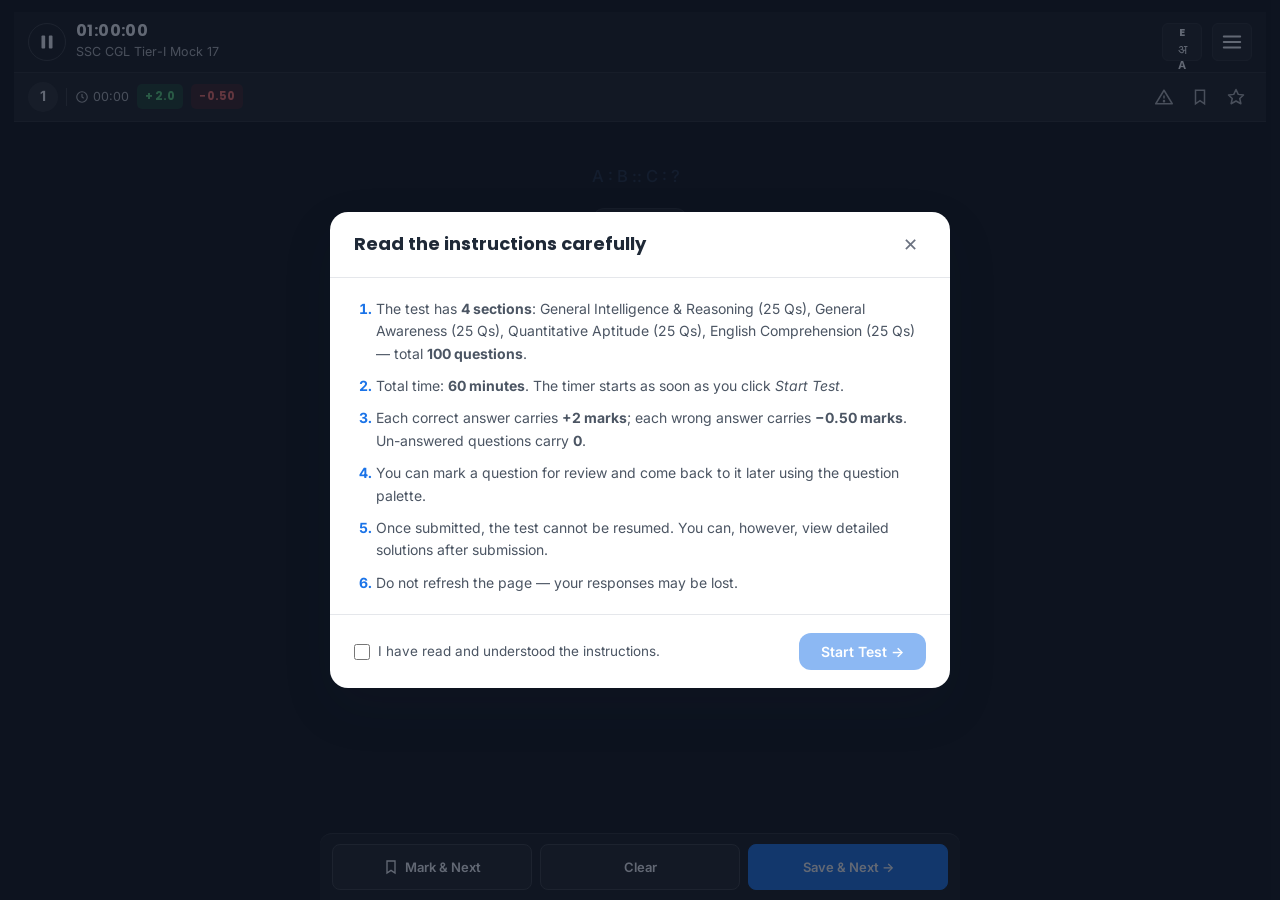
==== commit e46dd702: "Redesign test page: dark Testbook-style mobile interface - Dark theme (#0d0d0d bg) for the test-taki" ====
--- a/test.html
+++ b/test.html
@@ -2,12 +2,18 @@
 <html lang="en">
 <head>
 <meta charset="UTF-8" />
-<meta name="viewport" content="width=device-width, initial-scale=1.0" />
+<meta name="viewport" content="width=device-width, initial-scale=1.0, viewport-fit=cover" />
+<meta name="theme-color" content="#0d0d0d" />
 <title>SSC CGL Tier-I Mock 17 · TestHub</title>
 <link rel="preconnect" href="https://fonts.googleapis.com" />
 <link rel="preconnect" href="https://fonts.gstatic.com" crossorigin />
 <link href="https://fonts.googleapis.com/css2?family=Inter:wght@400;500;600;700;800&family=Poppins:wght@500;600;700;800&display=swap" rel="stylesheet" />
 <link rel="stylesheet" href="assets/css/style.css" />
+<style>
+/* ====== DARK TEST INTERFACE (overrides for test page) ====== */
+body.test-body { background: #0d0d0d; color: #fff; }
+.test-body { background: #0d0d0d; color: #fff; }
+</style>
 </head>
 <body class="test-body">
 
@@ -35,91 +41,161 @@
   </div>
 </div>
 
-<!-- TEST HEADER -->
-<header class="test-header">
-  <div class="test-header-inner">
-    <div class="test-info">
-      <strong id="testTitle">SSC CGL Tier-I Mock 17</strong>
-      <span class="muted" id="testMeta">100 Qs · 60 min · 200 marks</span>
-    </div>
-    <div class="test-tools">
-      <div class="lang-toggle">
-        <button class="lang-btn active" data-lang="en">English</button>
-        <button class="lang-btn" data-lang="hi">हिंदी</button>
+<!-- ============ TEST HEADER (DARK) ============ -->
+<header class="th">
+  <div class="th-top">
+    <button class="th-pause" id="pauseBtn" aria-label="Pause"><svg viewBox="0 0 24 24" width="22" height="22" fill="currentColor"><rect x="6" y="5" width="4" height="14" rx="1"/><rect x="14" y="5" width="4" height="14" rx="1"/></svg></button>
+    <div class="th-info">
+      <div class="th-timer" id="timer">01:00:00</div>
+      <div class="th-name" id="testTitle">RRB NTPC (Graduate) 2025: Evening…</div>
+    </div>
+    <button class="th-icon-btn" id="calcBtn" aria-label="Calculator">
+      <span style="font-family:'Poppins';font-size:11px;font-weight:700">E</span>
+      <span style="font-size:13px;margin:0 2px">अ</span>
+      <span style="font-size:11px;font-weight:700">A</span>
+    </button>
+    <button class="th-icon-btn" id="menuBtn" aria-label="Menu">
+      <svg viewBox="0 0 24 24" width="22" height="22" fill="none" stroke="currentColor" stroke-width="2" stroke-linecap="round"><line x1="3" y1="6" x2="21" y2="6"/><line x1="3" y1="12" x2="21" y2="12"/><line x1="3" y1="18" x2="21" y2="18"/></svg>
+    </button>
+  </div>
+
+  <div class="th-meta">
+    <div class="th-qno" id="qNumBadge">1</div>
+    <span class="th-sep"></span>
+    <div class="th-qtime" title="Time spent on this question">
+      <svg viewBox="0 0 24 24" width="14" height="14" fill="none" stroke="currentColor" stroke-width="2"><circle cx="12" cy="12" r="9"/><path d="M12 7v5l3 2"/></svg>
+      <span id="qTimeSpent">00:00</span>
+    </div>
+    <span class="th-pill th-pill-pos">+ 2.0</span>
+    <span class="th-pill th-pill-neg">− 0.50</span>
+    <div class="th-icons">
+      <button class="th-ico" id="reportBtn" title="Report this question"><svg viewBox="0 0 24 24" width="18" height="18" fill="none" stroke="currentColor" stroke-width="2" stroke-linejoin="round"><path d="M12 3 1 21h22L12 3z"/><line x1="12" y1="10" x2="12" y2="14"/><circle cx="12" cy="17.5" r=".7" fill="currentColor"/></svg></button>
+      <button class="th-ico" id="bookmarkBtn" title="Bookmark"><svg viewBox="0 0 24 24" width="18" height="18" fill="none" stroke="currentColor" stroke-width="2"><path d="M6 3h12v18l-6-4-6 4V3z"/></svg></button>
+      <button class="th-ico" id="starBtn" title="Mark important"><svg viewBox="0 0 24 24" width="18" height="18" fill="none" stroke="currentColor" stroke-width="2" stroke-linejoin="round"><polygon points="12 2 15 8.5 22 9.3 17 14 18.5 21 12 17.3 5.5 21 7 14 2 9.3 9 8.5"/></svg></button>
+    </div>
+  </div>
+</header>
+
+<!-- ============ MAIN QUESTION AREA ============ -->
+<main class="tm">
+  <div class="q-wrap" id="qCard">
+    <p class="q-text" id="qText">Loading question…</p>
+    <div class="q-opts" id="qOptions"></div>
+  </div>
+</main>
+
+<!-- ============ BOTTOM ACTION BAR ============ -->
+<nav class="ta">
+  <button class="ta-btn" id="markReviewBtn"><svg viewBox="0 0 24 24" width="16" height="16" fill="none" stroke="currentColor" stroke-width="2"><path d="M6 3h12v18l-6-4-6 4V3z"/></svg>Mark &amp; Next</button>
+  <button class="ta-btn" id="clearResponseBtn">Clear</button>
+  <button class="ta-btn ta-btn-primary" id="nextBtn">Save &amp; Next →</button>
+</nav>
+
+<!-- ============ MOBILE MENU DRAWER ============ -->
+<div class="m-drawer-backdrop" id="mDrawer">
+  <div class="m-drawer">
+    <div class="m-drawer-head">
+      <strong>Quick menu</strong>
+      <button class="icon-btn" data-pm="close" aria-label="Close">✕</button>
+    </div>
+    <div class="m-drawer-body">
+      <button class="m-drawer-item" data-pm="open-palette">
+        <span class="mdi-ico">📋</span>
+        <div><strong>Question palette</strong><small>Jump to any question</small></div>
+      </button>
+      <button class="m-drawer-item" data-action="lang">
+        <span class="mdi-ico">🌐</span>
+        <div><strong>Language</strong><small id="mLangLabel">English</small></div>
+      </button>
+      <button class="m-drawer-item" data-action="sections">
+        <span class="mdi-ico">📑</span>
+        <div><strong>Go to section</strong><small>Reasoning · GA · Quant · English</small></div>
+      </button>
+      <button class="m-drawer-item" data-action="instructions">
+        <span class="mdi-ico">ℹ️</span>
+        <div><strong>Instructions</strong><small>View test instructions</small></div>
+      </button>
+      <button class="m-drawer-item m-danger" id="mSubmit">
+        <span class="mdi-ico">✓</span>
+        <div><strong>Submit test</strong><small>End the test now</small></div>
+      </button>
+    </div>
+  </div>
+</div>
+
+<!-- ============ CALCULATOR ============ -->
+<div class="calc-backdrop" id="calcModal">
+  <div class="calc">
+    <div class="calc-head">
+      <strong>Calculator</strong>
+      <button class="icon-btn" data-pm="close" aria-label="Close">✕</button>
+    </div>
+    <div class="calc-display" id="calcDisplay">0</div>
+    <div class="calc-grid">
+      <button data-k="C" class="calc-k calc-fn">AC</button>
+      <button data-k="(" class="calc-k calc-fn">(</button>
+      <button data-k=")" class="calc-k calc-fn">)</button>
+      <button data-k="÷" class="calc-k calc-op">÷</button>
+      <button data-k="7" class="calc-k">7</button>
+      <button data-k="8" class="calc-k">8</button>
+      <button data-k="9" class="calc-k">9</button>
+      <button data-k="×" class="calc-k calc-op">×</button>
+      <button data-k="4" class="calc-k">4</button>
+      <button data-k="5" class="calc-k">5</button>
+      <button data-k="6" class="calc-k">6</button>
+      <button data-k="−" class="calc-k calc-op">−</button>
+      <button data-k="1" class="calc-k">1</button>
+      <button data-k="2" class="calc-k">2</button>
+      <button data-k="3" class="calc-k">3</button>
+      <button data-k="+" class="calc-k calc-op">+</button>
+      <button data-k="0" class="calc-k">0</button>
+      <button data-k="." class="calc-k">.</button>
+      <button data-k="%" class="calc-k calc-fn">%</button>
+      <button data-k="=" class="calc-k calc-eq">=</button>
+    </div>
+  </div>
+</div>
+
+<!-- ============ PALETTE (MOBILE BOTTOM SHEET) ============ -->
+<div class="palette-modal-backdrop" id="paletteModal" data-pm="backdrop">
+  <div class="palette-modal" data-pm="sheet">
+    <div class="pm-head">
+      <div class="pm-handle"></div>
+      <div class="pm-title">
+        <strong>Question palette</strong>
+        <span class="muted small">Tap a number · Tap outside to close</span>
       </div>
-      <div class="timer" id="timer">60:00</div>
-      <button class="btn btn-ghost" id="submitBtn">Submit Test</button>
-    </div>
-  </div>
-  <div class="progress-strip"><span id="progressBar" style="width:0%"></span></div>
-</header>
-
-<main class="test-main">
-  <div class="test-content">
-    <div class="section-bar">
-      <span class="section-pill" id="sectionPill">Section 1 · General Intelligence &amp; Reasoning</span>
-      <div class="section-nav">
-        <button class="section-btn active" data-section="0">Reasoning</button>
-        <button class="section-btn" data-section="1">GA</button>
-        <button class="section-btn" data-section="2">Quant</button>
-        <button class="section-btn" data-section="3">English</button>
-      </div>
-    </div>
-
-    <div class="q-card" id="qCard">
-      <div class="q-meta">
-        <span class="q-num" id="qNum">Question 1</span>
-        <span class="q-marks">+2 · −0.50</span>
-      </div>
-      <p class="q-text" id="qText">Loading question…</p>
-      <div class="options" id="qOptions"></div>
-      <div class="q-actions">
-        <button class="btn btn-outline" id="markReviewBtn">🔖 Mark for review</button>
-        <button class="btn btn-ghost" id="clearResponseBtn">Clear response</button>
-        <div class="q-actions-right">
-          <button class="btn btn-outline" id="prevBtn">← Previous</button>
-          <button class="btn btn-primary" id="nextBtn">Save &amp; Next →</button>
-        </div>
-      </div>
-    </div>
-  </div>
-
-  <aside class="palette">
-    <h4>Question palette</h4>
-    <p class="muted small">Click a number to jump to that question.</p>
-
-    <div class="legend">
-      <span><i class="dot dot-answered"></i> Answered <span id="cntAnswered">0</span></span>
-      <span><i class="dot dot-marked"></i> Marked <span id="cntMarked">0</span></span>
-      <span><i class="dot dot-not"></i> Not visited <span id="cntNot">0</span></span>
-    </div>
-
-    <div class="palette-grid" id="paletteGrid"></div>
-
-    <div class="palette-summary">
-      <div><strong id="totalAttempted">0</strong><span>Attempted</span></div>
-      <div><strong id="totalUnattempted">0</strong><span>Left</span></div>
-    </div>
-  </aside>
-</main>
-
-<!-- MOBILE PALETTE FAB + MODAL -->
-<button class="palette-fab" id="paletteFab" aria-label="Open palette">📋</button>
-<div class="palette-modal-backdrop" id="paletteModal">
-  <div class="palette-modal">
-    <h4 style="margin-bottom:4px">Question palette</h4>
-    <p class="muted small" style="margin-bottom:12px">Tap a number to jump</p>
-    <div class="legend" style="flex-direction:row;flex-wrap:wrap;gap:10px">
+      <button class="pm-close" data-pm="close" aria-label="Close">✕</button>
+    </div>
+    <div class="pm-stats">
+      <div><strong id="pmAns">0</strong><span>Answered</span></div>
+      <div><strong id="pmMark">0</strong><span>Marked</span></div>
+      <div><strong id="pmLeft">0</strong><span>Left</span></div>
+    </div>
+    <div class="pm-legend">
       <span><i class="dot dot-answered"></i> Answered</span>
       <span><i class="dot dot-marked"></i> Marked</span>
+      <span><i class="dot dot-current"></i> Current</span>
       <span><i class="dot dot-not"></i> Not visited</span>
     </div>
-    <div class="palette-grid" id="paletteGridMobile"></div>
-    <button class="btn btn-primary btn-block" id="paletteCloseBtn" style="margin-top:14px">Close</button>
-  </div>
-</div>
-
-<!-- SUBMIT CONFIRMATION -->
+    <div class="pm-sections" id="pmSections">
+      <button class="pm-jump active" data-jump="all" data-pm="jump">All</button>
+      <button class="pm-jump" data-jump="0" data-pm="jump">Reasoning (1–25)</button>
+      <button class="pm-jump" data-jump="1" data-pm="jump">GA (26–50)</button>
+      <button class="pm-jump" data-jump="2" data-pm="jump">Quant (51–75)</button>
+      <button class="pm-jump" data-jump="3" data-pm="jump">English (76–100)</button>
+    </div>
+    <div class="pm-body">
+      <div class="palette-grid" id="paletteGridMobile"></div>
+    </div>
+    <div class="pm-foot">
+      <button class="btn btn-outline pm-close-btn" data-pm="close">✕ Close</button>
+      <button class="btn btn-accent" id="pmSubmit" data-pm="submit">Submit Test</button>
+    </div>
+  </div>
+</div>
+
+<!-- ============ SUBMIT CONFIRMATION ============ -->
 <div class="modal-backdrop hidden" id="submitModal">
   <div class="modal modal-sm">
     <div class="modal-head">
--- a/assets/css/style.css
+++ b/assets/css/style.css
@@ -398,20 +398,350 @@
   display: none; position: fixed; bottom: 20px; right: 20px; z-index: 60;
   width: 54px; height: 54px; border-radius: 50%; background: var(--primary); color: #fff;
   box-shadow: var(--shadow-lg); place-items: center; font-size: 22px;
-}
+  cursor: pointer; -webkit-tap-highlight-color: transparent;
+}
+.palette-fab.hidden { display: none !important; }
 .palette-modal-backdrop { display: none; }
 @media (max-width: 720px) {
   .palette-modal-backdrop {
-    position: fixed; inset: 0; background: rgba(15,23,42,.55); z-index: 80;
+    position: fixed; inset: 0; background: rgba(15,23,42,.65); z-index: 200;
     align-items: flex-end; justify-content: center;
+    animation: fade .2s;
   }
   .palette-modal-backdrop.show { display: flex; }
   .palette-modal {
-    background: #fff; width: 100%; max-width: 480px; max-height: 80vh; overflow-y: auto;
-    border-radius: 18px 18px 0 0; padding: 18px;
-  }
-  .palette-modal .palette-grid { grid-template-columns: repeat(7, 1fr); }
-}
+    background: #fff; width: 100%; max-width: 520px;
+    height: 88vh; max-height: 88vh;
+    display: flex; flex-direction: column;
+    border-radius: 20px 20px 0 0;
+    animation: slideUp .25s ease;
+    overflow: hidden;
+    touch-action: pan-y;
+  }
+  @keyframes slideUp { from{transform:translateY(100%)} to{transform:translateY(0)} }
+  @keyframes slideDown { from{transform:translateY(0)} to{transform:translateY(100%)} }
+  .palette-modal.closing { animation: slideDown .25s ease forwards; }
+  .pm-head {
+    display: flex; align-items: center; gap: 10px;
+    padding: 12px 16px 8px; flex-shrink: 0;
+    border-bottom: 1px solid var(--border); background: #fff;
+    position: relative; cursor: grab;
+  }
+  .pm-handle {
+    position: absolute; top: 6px; left: 50%; transform: translateX(-50%);
+    width: 44px; height: 5px; background: var(--border); border-radius: 4px;
+  }
+  .pm-title { flex: 1; padding-top: 8px; }
+  .pm-title strong { display: block; font-size: 15px; }
+  .pm-title .small { font-size: 11.5px; }
+  .pm-close {
+    width: 36px; height: 36px; border-radius: 50%;
+    background: var(--danger); color: #fff; font-size: 18px; font-weight: 700;
+    display: grid; place-items: center; flex-shrink: 0;
+    cursor: pointer; -webkit-tap-highlight-color: transparent;
+    box-shadow: 0 2px 6px rgba(217,48,37,.4);
+  }
+  .pm-close:active { transform: scale(0.92); background: #b3261e; }
+  .pm-stats {
+    display: grid; grid-template-columns: repeat(3, 1fr); gap: 8px;
+    padding: 10px 16px; flex-shrink: 0; background: var(--bg-soft);
+  }
+  .pm-stats > div { background: #fff; border-radius: 8px; padding: 8px; text-align: center; }
+  .pm-stats strong { display: block; font-size: 16px; font-family: 'Poppins', sans-serif; color: var(--text); }
+  .pm-stats span { font-size: 10.5px; color: var(--muted); }
+  .pm-legend {
+    display: flex; flex-wrap: wrap; gap: 10px;
+    padding: 8px 16px; font-size: 11.5px; color: var(--text-soft);
+    flex-shrink: 0; background: #fff; border-bottom: 1px solid var(--border);
+  }
+  .pm-legend span { display: flex; align-items: center; gap: 5px; }
+  .pm-sections {
+    display: flex; gap: 6px; padding: 8px 12px;
+    overflow-x: auto; flex-shrink: 0; background: #fff;
+    border-bottom: 1px solid var(--border);
+    -webkit-overflow-scrolling: touch;
+  }
+  .pm-sections::-webkit-scrollbar { display: none; }
+  .pm-jump {
+    padding: 6px 12px; border-radius: 999px; font-size: 12px; font-weight: 600;
+    background: var(--bg-soft); color: var(--text-soft); white-space: nowrap;
+    border: 1px solid transparent; flex-shrink: 0; cursor: pointer;
+    -webkit-tap-highlight-color: transparent;
+  }
+  .pm-jump.active { background: var(--primary); color: #fff; }
+  .pm-body {
+    flex: 1; overflow-y: auto; padding: 12px;
+    -webkit-overflow-scrolling: touch; background: #fff;
+    overscroll-behavior: contain;
+  }
+  .palette-modal .palette-grid {
+    grid-template-columns: repeat(8, 1fr); gap: 6px;
+  }
+  .palette-modal .p-btn {
+    aspect-ratio: 1; font-size: 13px; min-height: 38px;
+  }
+  .pm-foot {
+    display: flex; gap: 8px; padding: 12px;
+    border-top: 1px solid var(--border); background: #fff;
+    flex-shrink: 0;
+  }
+  .pm-foot .btn { flex: 1; padding: 12px; font-size: 14px; }
+  .pm-close-btn { font-size: 15px !important; }
+}
+
+/* ==========================================================
+   DARK TEST INTERFACE  (matches Testbook / Prepp mobile)
+   ========================================================== */
+body.test-body, .test-body {
+  background: #0d0d0d;
+  color: #fff;
+  min-height: 100vh;
+}
+
+/* === HEADER === */
+.th {
+  position: sticky; top: 0; z-index: 50;
+  background: #161616; color: #fff;
+  border-bottom: 1px solid #2a2a2a;
+}
+.th-top {
+  display: flex; align-items: center; gap: 10px;
+  padding: 10px 14px;
+}
+.th-pause {
+  width: 38px; height: 38px; border-radius: 50%;
+  background: transparent; color: #fff;
+  border: 1px solid #3a3a3a; display: grid; place-items: center;
+  cursor: pointer; flex-shrink: 0; -webkit-tap-highlight-color: transparent;
+}
+.th-pause:hover { background: #1f1f1f; }
+.th-info { flex: 1; min-width: 0; }
+.th-timer {
+  font-family: 'Poppins', sans-serif; font-size: 16px; font-weight: 700; color: #fff;
+  letter-spacing: .4px; line-height: 1.1;
+}
+.th-name {
+  font-size: 12.5px; color: #b8b8b8; margin-top: 2px;
+  white-space: nowrap; overflow: hidden; text-overflow: ellipsis;
+}
+.th-icon-btn {
+  width: 40px; height: 38px; border-radius: 6px;
+  background: #1f1f1f; color: #fff;
+  border: 1px solid #2a2a2a; display: grid; place-items: center;
+  cursor: pointer; flex-shrink: 0; -webkit-tap-highlight-color: transparent;
+  font-size: 13px;
+}
+.th-icon-btn:hover { background: #2a2a2a; }
+.th-icon-btn.active { background: var(--primary); border-color: var(--primary); }
+
+.th-meta {
+  display: flex; align-items: center; gap: 8px;
+  padding: 8px 14px;
+  background: #1a1a1a; border-top: 1px solid #2a2a2a;
+  flex-wrap: nowrap; overflow-x: auto;
+  -webkit-overflow-scrolling: touch;
+}
+.th-meta::-webkit-scrollbar { display: none; }
+.th-qno {
+  width: 30px; height: 30px; border-radius: 50%;
+  background: #2a2a2a; color: #fff;
+  display: grid; place-items: center; font-weight: 700; font-size: 14px;
+  flex-shrink: 0;
+}
+.th-sep { width: 1px; height: 18px; background: #3a3a3a; flex-shrink: 0; }
+.th-qtime {
+  display: flex; align-items: center; gap: 4px;
+  color: #b8b8b8; font-size: 12.5px; flex-shrink: 0;
+}
+.th-pill {
+  padding: 3px 8px; border-radius: 5px; font-size: 11.5px; font-weight: 700;
+  font-family: 'Poppins', sans-serif; flex-shrink: 0;
+}
+.th-pill-pos { background: #1b3a26; color: #5dd87a; }
+.th-pill-neg { background: #3a1b1b; color: #ff7066; }
+.th-icons { display: flex; gap: 4px; margin-left: auto; flex-shrink: 0; }
+.th-ico {
+  width: 32px; height: 32px; border-radius: 50%;
+  background: transparent; color: #b8b8b8;
+  border: 1px solid transparent; display: grid; place-items: center;
+  cursor: pointer; -webkit-tap-highlight-color: transparent;
+}
+.th-ico:hover { color: #fff; }
+.th-ico.active { color: var(--accent); }
+.th-ico.active#starBtn { color: #f5c518; }
+
+/* === MAIN QUESTION AREA === */
+.tm {
+  max-width: 820px; margin: 0 auto;
+  padding: 24px 18px 100px;
+  min-height: calc(100vh - 130px);
+}
+.q-wrap { animation: fadeUp .25s ease; }
+@keyframes fadeUp { from{opacity:0; transform:translateY(8px)} to{opacity:1; transform:translateY(0)} }
+.q-text {
+  font-size: 16.5px; line-height: 1.7; color: #fff;
+  font-weight: 400; margin-bottom: 24px;
+}
+.q-opts { display: flex; flex-direction: column; gap: 12px; }
+.q-opt {
+  display: flex; align-items: center; gap: 14px;
+  padding: 16px 18px;
+  background: #1a1a1a; border: 1.5px solid #2a2a2a;
+  border-radius: 12px;
+  cursor: pointer; transition: all .15s;
+  font-size: 15px; color: #e8e8e8;
+  -webkit-tap-highlight-color: transparent;
+}
+.q-opt:hover { background: #1f1f1f; border-color: #3a3a3a; }
+.q-opt.selected { border-color: var(--primary); background: rgba(26,115,232,.12); }
+.q-opt.correct { border-color: var(--success); background: rgba(30,142,62,.12); }
+.q-opt.wrong { border-color: var(--danger); background: rgba(217,48,37,.12); }
+.q-opt .opt-num {
+  font-style: italic; font-family: 'Poppins', sans-serif; font-weight: 600;
+  color: #888; min-width: 24px; font-size: 15px;
+}
+.q-opt.selected .opt-num, .q-opt.correct .opt-num, .q-opt.wrong .opt-num { color: #fff; }
+.q-opt .opt-text { flex: 1; }
+.q-opt .opt-tick {
+  width: 22px; height: 22px; border-radius: 50%;
+  background: var(--primary); color: #fff;
+  display: none; place-items: center; font-size: 12px;
+}
+.q-opt.selected .opt-tick { display: grid; }
+
+/* === BOTTOM ACTION BAR === */
+.ta {
+  position: fixed; bottom: 0; left: 0; right: 0; z-index: 40;
+  display: flex; gap: 8px;
+  padding: 10px 12px calc(10px + env(safe-area-inset-bottom));
+  background: #161616; border-top: 1px solid #2a2a2a;
+}
+.ta-btn {
+  flex: 1; display: flex; align-items: center; justify-content: center; gap: 6px;
+  padding: 12px 10px; min-height: 46px;
+  background: #1f1f1f; color: #fff;
+  border: 1.5px solid #3a3a3a; border-radius: 8px;
+  font-weight: 600; font-size: 13px; font-family: inherit;
+  cursor: pointer; -webkit-tap-highlight-color: transparent;
+  transition: all .15s;
+}
+.ta-btn:hover { background: #2a2a2a; }
+.ta-btn:active { transform: scale(.97); }
+.ta-btn-primary {
+  background: var(--primary); border-color: var(--primary); color: #fff;
+}
+.ta-btn-primary:hover { background: var(--primary-dark); border-color: var(--primary-dark); }
+
+/* === MOBILE MENU DRAWER === */
+.m-drawer-backdrop {
+  position: fixed; inset: 0; background: rgba(0,0,0,.6); z-index: 200;
+  display: none; align-items: stretch; justify-content: flex-end;
+}
+.m-drawer-backdrop.show { display: flex; }
+.m-drawer {
+  background: #161616; color: #fff; width: 100%; max-width: 320px;
+  display: flex; flex-direction: column;
+  animation: slideLeft .25s ease;
+}
+@keyframes slideLeft { from{transform:translateX(100%)} to{transform:translateX(0)} }
+.m-drawer-head {
+  display: flex; align-items: center; justify-content: space-between;
+  padding: 16px; border-bottom: 1px solid #2a2a2a;
+}
+.m-drawer-head strong { font-size: 16px; color: #fff; }
+.m-drawer-head .icon-btn { color: #b8b8b8; }
+.m-drawer-body { flex: 1; overflow-y: auto; padding: 8px; }
+.m-drawer-item {
+  display: flex; align-items: center; gap: 14px; width: 100%;
+  padding: 14px; background: transparent; border: none; border-radius: 8px;
+  color: #fff; text-align: left; cursor: pointer;
+  -webkit-tap-highlight-color: transparent;
+}
+.m-drawer-item:hover { background: #1f1f1f; }
+.m-drawer-item.m-danger { color: #ff7066; }
+.mdi-ico { font-size: 22px; width: 28px; text-align: center; }
+.m-drawer-item small { display: block; font-size: 12px; color: #888; margin-top: 2px; }
+
+/* === CALCULATOR === */
+.calc-backdrop {
+  position: fixed; inset: 0; background: rgba(0,0,0,.75); z-index: 220;
+  display: none; align-items: center; justify-content: center; padding: 20px;
+}
+.calc-backdrop.show { display: flex; }
+.calc {
+  background: #1a1a1a; color: #fff; width: 100%; max-width: 320px;
+  border-radius: 16px; overflow: hidden;
+  box-shadow: 0 20px 50px rgba(0,0,0,.5);
+  animation: pop .2s;
+}
+@keyframes pop { from{transform:scale(.9);opacity:0} to{transform:scale(1);opacity:1} }
+.calc-head {
+  display: flex; align-items: center; justify-content: space-between;
+  padding: 12px 16px; border-bottom: 1px solid #2a2a2a;
+}
+.calc-head strong { font-size: 15px; }
+.calc-head .icon-btn { color: #888; }
+.calc-display {
+  padding: 22px 18px; font-family: 'Poppins', sans-serif; font-size: 32px; font-weight: 600;
+  text-align: right; color: #fff; min-height: 80px;
+  word-break: break-all; background: #111;
+}
+.calc-grid {
+  display: grid; grid-template-columns: repeat(4, 1fr); gap: 1px;
+  background: #2a2a2a; padding: 1px;
+}
+.calc-k {
+  background: #1a1a1a; color: #fff; border: none;
+  padding: 18px 0; font-size: 18px; font-weight: 500;
+  font-family: 'Poppins', sans-serif; cursor: pointer;
+  -webkit-tap-highlight-color: transparent;
+}
+.calc-k:active { background: #2a2a2a; }
+.calc-fn { background: #222; color: #b8b8b8; }
+.calc-op { color: #5dd87a; font-size: 22px; }
+.calc-eq { background: var(--primary); color: #fff; font-size: 20px; }
+
+/* === Override existing light elements inside dark test page === */
+.test-body .topbar,
+.test-body header.topbar { display: none; }
+.test-body .test-header,
+.test-body .test-main,
+.test-body .test-content,
+.test-body .q-card,
+.test-body .palette { display: none !important; }
+
+/* === Desktop view: use the dark theme too but with wider layout === */
+@media (min-width: 900px) {
+  .tm { padding: 32px 32px 110px; max-width: 920px; }
+  .q-text { font-size: 18px; }
+  .q-opts { gap: 14px; }
+  .q-opt { padding: 18px 22px; font-size: 15.5px; }
+  .ta { max-width: 920px; left: 50%; transform: translateX(-50%); border-radius: 12px 12px 0 0; }
+}
+
+/* === When the mobile palette is open, the dark test page shows the sheet on top === */
+.test-body .palette-modal-backdrop { background: rgba(0,0,0,.75); }
+.test-body .palette-modal { background: #161616; color: #fff; }
+.test-body .pm-head { background: #1a1a1a; border-bottom-color: #2a2a2a; }
+.test-body .pm-head strong, .test-body .pm-title .muted { color: #fff; }
+.test-body .pm-stats { background: #1a1a1a; }
+.test-body .pm-stats > div { background: #222; }
+.test-body .pm-stats strong { color: #fff; }
+.test-body .pm-stats span { color: #888; }
+.test-body .pm-legend { background: #1a1a1a; border-bottom-color: #2a2a2a; color: #b8b8b8; }
+.test-body .pm-sections { background: #1a1a1a; border-bottom-color: #2a2a2a; }
+.test-body .pm-jump { background: #222; color: #b8b8b8; }
+.test-body .pm-jump.active { background: var(--primary); color: #fff; }
+.test-body .pm-body { background: #161616; }
+.test-body .palette-modal .p-btn { background: #222; color: #b8b8b8; border-color: #2a2a2a; }
+.test-body .palette-modal .p-btn:hover { background: #2a2a2a; }
+.test-body .palette-modal .p-btn.answered { background: var(--success); color: #fff; border-color: var(--success); }
+.test-body .palette-modal .p-btn.marked { background: var(--accent); color: #fff; border-color: var(--accent); }
+.test-body .palette-modal .p-btn.ans-marked { background: linear-gradient(135deg, var(--success) 50%, var(--accent) 50%); color: #fff; }
+.test-body .palette-modal .p-btn.current { background: var(--primary); color: #fff; border-color: var(--primary); box-shadow: 0 0 0 3px rgba(26,115,232,.3); }
+.test-body .pm-foot { background: #1a1a1a; border-top-color: #2a2a2a; }
+.test-body .pm-handle { background: #3a3a3a; }
+
 
 /* ============ FAQ ============ */
 .faq { max-width: 800px; margin: 0 auto; display: flex; flex-direction: column; gap: 10px; }
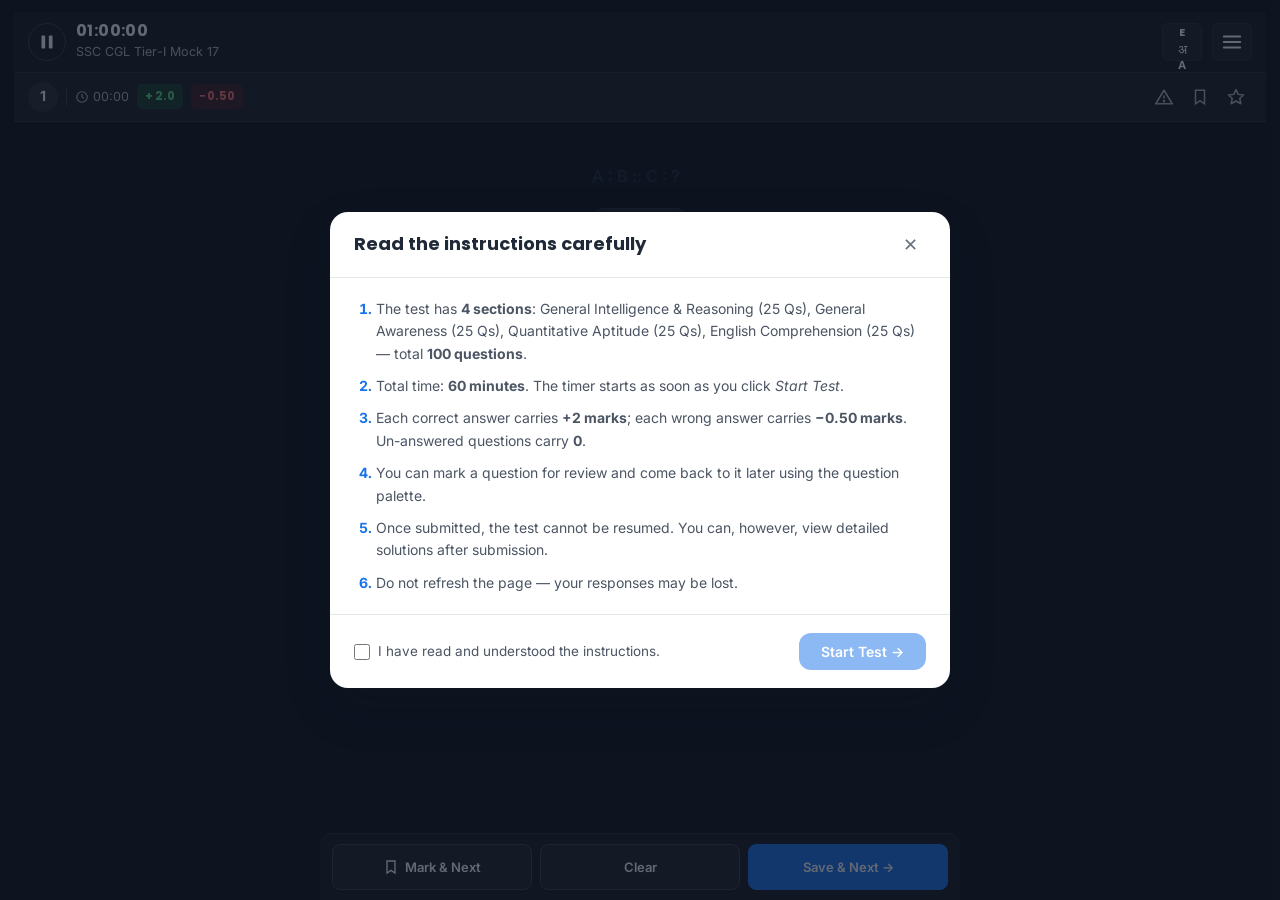
==== commit fcccbb92: "Fix palette/drawer/calc always visible — unified modal system Root cause: all three modals shared da" ====
--- a/test.html
+++ b/test.html
@@ -10,19 +10,17 @@
 <link href="https://fonts.googleapis.com/css2?family=Inter:wght@400;500;600;700;800&family=Poppins:wght@500;600;700;800&display=swap" rel="stylesheet" />
 <link rel="stylesheet" href="assets/css/style.css" />
 <style>
-/* ====== DARK TEST INTERFACE (overrides for test page) ====== */
 body.test-body { background: #0d0d0d; color: #fff; }
-.test-body { background: #0d0d0d; color: #fff; }
 </style>
 </head>
 <body class="test-body">
 
 <!-- INSTRUCTIONS MODAL -->
-<div class="modal-backdrop" id="instructionsModal">
+<div class="modal-backdrop" id="instructionsModal" data-modal="instructions" hidden>
   <div class="modal">
     <div class="modal-head">
       <h3>Read the instructions carefully</h3>
-      <button class="icon-btn" id="closeInstr" aria-label="Close">✕</button>
+      <button class="icon-btn" data-modal-close="instructions" aria-label="Close">✕</button>
     </div>
     <div class="modal-body">
       <ol class="instructions">
@@ -41,7 +39,7 @@
   </div>
 </div>
 
-<!-- ============ TEST HEADER (DARK) ============ -->
+<!-- TEST HEADER (DARK) -->
 <header class="th">
   <div class="th-top">
     <button class="th-pause" id="pauseBtn" aria-label="Pause"><svg viewBox="0 0 24 24" width="22" height="22" fill="currentColor"><rect x="6" y="5" width="4" height="14" rx="1"/><rect x="14" y="5" width="4" height="14" rx="1"/></svg></button>
@@ -49,12 +47,12 @@
       <div class="th-timer" id="timer">01:00:00</div>
       <div class="th-name" id="testTitle">RRB NTPC (Graduate) 2025: Evening…</div>
     </div>
-    <button class="th-icon-btn" id="calcBtn" aria-label="Calculator">
+    <button class="th-icon-btn" id="calcBtn" aria-label="Calculator" data-modal-open="calc">
       <span style="font-family:'Poppins';font-size:11px;font-weight:700">E</span>
       <span style="font-size:13px;margin:0 2px">अ</span>
       <span style="font-size:11px;font-weight:700">A</span>
     </button>
-    <button class="th-icon-btn" id="menuBtn" aria-label="Menu">
+    <button class="th-icon-btn" id="menuBtn" aria-label="Menu" data-modal-open="drawer">
       <svg viewBox="0 0 24 24" width="22" height="22" fill="none" stroke="currentColor" stroke-width="2" stroke-linecap="round"><line x1="3" y1="6" x2="21" y2="6"/><line x1="3" y1="12" x2="21" y2="12"/><line x1="3" y1="18" x2="21" y2="18"/></svg>
     </button>
   </div>
@@ -76,7 +74,7 @@
   </div>
 </header>
 
-<!-- ============ MAIN QUESTION AREA ============ -->
+<!-- MAIN QUESTION AREA -->
 <main class="tm">
   <div class="q-wrap" id="qCard">
     <p class="q-text" id="qText">Loading question…</p>
@@ -84,22 +82,22 @@
   </div>
 </main>
 
-<!-- ============ BOTTOM ACTION BAR ============ -->
+<!-- BOTTOM ACTION BAR -->
 <nav class="ta">
   <button class="ta-btn" id="markReviewBtn"><svg viewBox="0 0 24 24" width="16" height="16" fill="none" stroke="currentColor" stroke-width="2"><path d="M6 3h12v18l-6-4-6 4V3z"/></svg>Mark &amp; Next</button>
   <button class="ta-btn" id="clearResponseBtn">Clear</button>
   <button class="ta-btn ta-btn-primary" id="nextBtn">Save &amp; Next →</button>
 </nav>
 
-<!-- ============ MOBILE MENU DRAWER ============ -->
-<div class="m-drawer-backdrop" id="mDrawer">
+<!-- MOBILE MENU DRAWER -->
+<div class="m-drawer-backdrop" id="drawerModal" data-modal="drawer" hidden>
   <div class="m-drawer">
     <div class="m-drawer-head">
       <strong>Quick menu</strong>
-      <button class="icon-btn" data-pm="close" aria-label="Close">✕</button>
+      <button class="icon-btn" data-modal-close="drawer" aria-label="Close">✕</button>
     </div>
     <div class="m-drawer-body">
-      <button class="m-drawer-item" data-pm="open-palette">
+      <button class="m-drawer-item" data-modal-open="palette">
         <span class="mdi-ico">📋</span>
         <div><strong>Question palette</strong><small>Jump to any question</small></div>
       </button>
@@ -115,7 +113,7 @@
         <span class="mdi-ico">ℹ️</span>
         <div><strong>Instructions</strong><small>View test instructions</small></div>
       </button>
-      <button class="m-drawer-item m-danger" id="mSubmit">
+      <button class="m-drawer-item m-danger" data-modal-open="submit">
         <span class="mdi-ico">✓</span>
         <div><strong>Submit test</strong><small>End the test now</small></div>
       </button>
@@ -123,12 +121,12 @@
   </div>
 </div>
 
-<!-- ============ CALCULATOR ============ -->
-<div class="calc-backdrop" id="calcModal">
+<!-- CALCULATOR -->
+<div class="calc-backdrop" id="calcModal" data-modal="calc" hidden>
   <div class="calc">
     <div class="calc-head">
       <strong>Calculator</strong>
-      <button class="icon-btn" data-pm="close" aria-label="Close">✕</button>
+      <button class="icon-btn" data-modal-close="calc" aria-label="Close">✕</button>
     </div>
     <div class="calc-display" id="calcDisplay">0</div>
     <div class="calc-grid">
@@ -156,16 +154,16 @@
   </div>
 </div>
 
-<!-- ============ PALETTE (MOBILE BOTTOM SHEET) ============ -->
-<div class="palette-modal-backdrop" id="paletteModal" data-pm="backdrop">
-  <div class="palette-modal" data-pm="sheet">
+<!-- PALETTE (BOTTOM SHEET) -->
+<div class="palette-modal-backdrop" id="paletteModal" data-modal="palette" hidden>
+  <div class="palette-modal">
     <div class="pm-head">
       <div class="pm-handle"></div>
       <div class="pm-title">
         <strong>Question palette</strong>
         <span class="muted small">Tap a number · Tap outside to close</span>
       </div>
-      <button class="pm-close" data-pm="close" aria-label="Close">✕</button>
+      <button class="pm-close" data-modal-close="palette" aria-label="Close">✕</button>
     </div>
     <div class="pm-stats">
       <div><strong id="pmAns">0</strong><span>Answered</span></div>
@@ -179,34 +177,35 @@
       <span><i class="dot dot-not"></i> Not visited</span>
     </div>
     <div class="pm-sections" id="pmSections">
-      <button class="pm-jump active" data-jump="all" data-pm="jump">All</button>
-      <button class="pm-jump" data-jump="0" data-pm="jump">Reasoning (1–25)</button>
-      <button class="pm-jump" data-jump="1" data-pm="jump">GA (26–50)</button>
-      <button class="pm-jump" data-jump="2" data-pm="jump">Quant (51–75)</button>
-      <button class="pm-jump" data-jump="3" data-pm="jump">English (76–100)</button>
+      <button class="pm-jump active" data-jump="all" data-pm-jump>All</button>
+      <button class="pm-jump" data-jump="0" data-pm-jump>Reasoning (1–25)</button>
+      <button class="pm-jump" data-jump="1" data-pm-jump>GA (26–50)</button>
+      <button class="pm-jump" data-jump="2" data-pm-jump>Quant (51–75)</button>
+      <button class="pm-jump" data-jump="3" data-pm-jump>English (76–100)</button>
     </div>
     <div class="pm-body">
       <div class="palette-grid" id="paletteGridMobile"></div>
     </div>
     <div class="pm-foot">
-      <button class="btn btn-outline pm-close-btn" data-pm="close">✕ Close</button>
-      <button class="btn btn-accent" id="pmSubmit" data-pm="submit">Submit Test</button>
-    </div>
-  </div>
-</div>
-
-<!-- ============ SUBMIT CONFIRMATION ============ -->
-<div class="modal-backdrop hidden" id="submitModal">
+      <button class="btn btn-outline pm-close-btn" data-modal-close="palette">✕ Close</button>
+      <button class="btn btn-accent" id="pmSubmit" data-modal-open="submit">Submit Test</button>
+    </div>
+  </div>
+</div>
+
+<!-- SUBMIT CONFIRMATION -->
+<div class="modal-backdrop hidden" id="submitModal" data-modal="submit" hidden>
   <div class="modal modal-sm">
     <div class="modal-head">
       <h3>Submit the test?</h3>
+      <button class="icon-btn" data-modal-close="submit" aria-label="Close">✕</button>
     </div>
     <div class="modal-body">
       <p>You have <strong id="unattemptedWarn">0</strong> unanswered question(s). Once submitted, you cannot change your answers.</p>
       <ul class="summary-list" id="submitSummary"></ul>
     </div>
     <div class="modal-foot">
-      <button class="btn btn-outline" id="cancelSubmit">Continue test</button>
+      <button class="btn btn-outline" data-modal-close="submit">Continue test</button>
       <button class="btn btn-accent" id="confirmSubmit">Yes, submit</button>
     </div>
   </div>
--- a/assets/css/style.css
+++ b/assets/css/style.css
@@ -498,6 +498,13 @@
   min-height: 100vh;
 }
 
+/* Bulletproof modal hiding — [hidden] wins over every other rule */
+[data-modal][hidden],
+.palette-modal-backdrop[hidden],
+.m-drawer-backdrop[hidden],
+.calc-backdrop[hidden],
+.modal-backdrop[hidden] { display: none !important; }
+
 /* === HEADER === */
 .th {
   position: sticky; top: 0; z-index: 50;
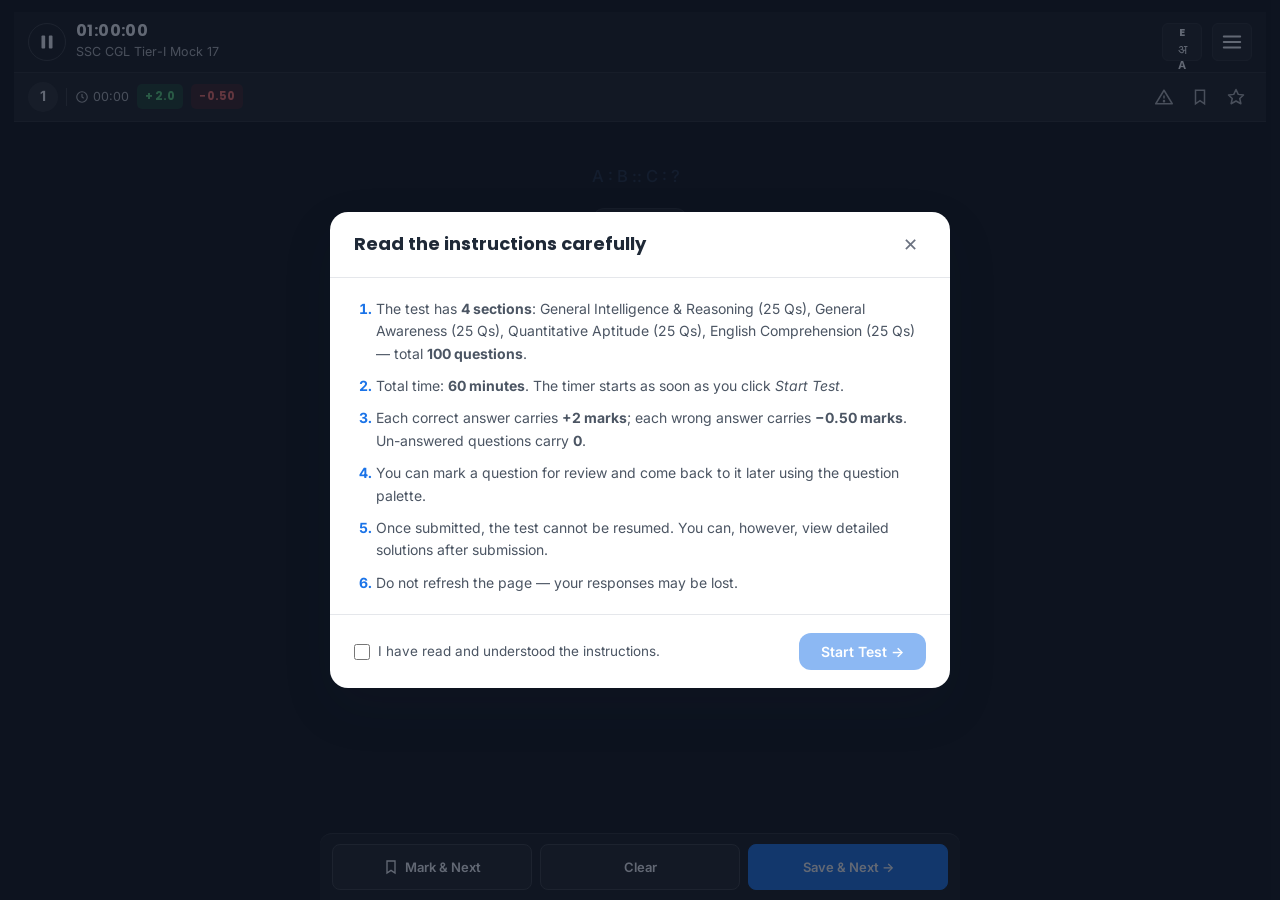
==== commit 49fd48c3: "Redesign question palette as right-side drawer (Testbook style) - Replace bottom-sheet palette with " ====
--- a/test.html
+++ b/test.html
@@ -154,41 +154,48 @@
   </div>
 </div>
 
-<!-- PALETTE (BOTTOM SHEET) -->
-<div class="palette-modal-backdrop" id="paletteModal" data-modal="palette" hidden>
-  <div class="palette-modal">
-    <div class="pm-head">
-      <div class="pm-handle"></div>
-      <div class="pm-title">
-        <strong>Question palette</strong>
-        <span class="muted small">Tap a number · Tap outside to close</span>
+<!-- PALETTE (RIGHT-SIDE DRAWER — Testbook style) -->
+<div class="pd" id="paletteModal" data-modal="palette" hidden>
+  <div class="pd-content">
+    <div class="pd-header">
+      <div class="pd-tabs">
+        <button class="pd-tab active" data-pd-view="grid">Grid View</button>
+        <button class="pd-tab" data-pd-view="list">List View</button>
       </div>
-      <button class="pm-close" data-modal-close="palette" aria-label="Close">✕</button>
-    </div>
-    <div class="pm-stats">
-      <div><strong id="pmAns">0</strong><span>Answered</span></div>
-      <div><strong id="pmMark">0</strong><span>Marked</span></div>
-      <div><strong id="pmLeft">0</strong><span>Left</span></div>
-    </div>
-    <div class="pm-legend">
-      <span><i class="dot dot-answered"></i> Answered</span>
-      <span><i class="dot dot-marked"></i> Marked</span>
-      <span><i class="dot dot-current"></i> Current</span>
-      <span><i class="dot dot-not"></i> Not visited</span>
-    </div>
-    <div class="pm-sections" id="pmSections">
-      <button class="pm-jump active" data-jump="all" data-pm-jump>All</button>
-      <button class="pm-jump" data-jump="0" data-pm-jump>Reasoning (1–25)</button>
-      <button class="pm-jump" data-jump="1" data-pm-jump>GA (26–50)</button>
-      <button class="pm-jump" data-jump="2" data-pm-jump>Quant (51–75)</button>
-      <button class="pm-jump" data-jump="3" data-pm-jump>English (76–100)</button>
-    </div>
-    <div class="pm-body">
-      <div class="palette-grid" id="paletteGridMobile"></div>
-    </div>
-    <div class="pm-foot">
-      <button class="btn btn-outline pm-close-btn" data-modal-close="palette">✕ Close</button>
-      <button class="btn btn-accent" id="pmSubmit" data-modal-open="submit">Submit Test</button>
+      <button class="pd-close" data-modal-close="palette" aria-label="Close">✕</button>
+    </div>
+
+    <div class="pd-instructions" id="pdInstructions" data-action="instructions">
+      <svg viewBox="0 0 24 24" width="20" height="20" fill="none" stroke="currentColor" stroke-width="2"><circle cx="12" cy="12" r="10"/><line x1="12" y1="8" x2="12" y2="12"/><circle cx="12" cy="16" r=".7" fill="currentColor"/></svg>
+      <span>View Instructions</span>
+    </div>
+
+    <div class="pd-legend">
+      <div class="pd-leg-item"><span class="pd-leg-ico" style="color:#ff4757">★</span><span>Marked for Review</span></div>
+      <div class="pd-leg-item"><span class="pd-leg-ico" style="color:#9ca3af">●</span><span>Unattempted</span></div>
+      <div class="pd-leg-item"><span class="pd-leg-ico pd-leg-empty">●</span><span>Unseen</span></div>
+      <div class="pd-leg-item"><span class="pd-leg-ico" style="color:#4d8eff">●</span><span>Attempted</span></div>
+    </div>
+
+    <div class="pd-section">
+      <div class="pd-section-head" id="pdSectionToggle">
+        <span>Test</span>
+        <svg class="pd-chev" viewBox="0 0 24 24" width="18" height="18" fill="none" stroke="currentColor" stroke-width="2" stroke-linecap="round"><polyline points="6 9 12 15 18 9"/></svg>
+      </div>
+      <div class="pd-section-body">
+        <div class="pd-stats">
+          <div class="pd-stat"><span style="color:#ff4757">★</span><span id="pdMarked">0</span></div>
+          <div class="pd-stat"><span style="color:#4d8eff">●</span><span id="pdAttempted">0</span></div>
+          <div class="pd-stat"><span style="color:#9ca3af">●</span><span id="pdUnattempted">0</span></div>
+          <div class="pd-stat"><span class="pd-leg-empty">●</span><span id="pdUnseen">0</span></div>
+        </div>
+        <div class="pd-grid" id="paletteGridMobile"></div>
+        <div class="pd-list" id="paletteListMobile" hidden></div>
+      </div>
+    </div>
+
+    <div class="pd-submit">
+      <button data-modal-open="submit">SUBMIT TEST</button>
     </div>
   </div>
 </div>
--- a/assets/css/style.css
+++ b/assets/css/style.css
@@ -393,100 +393,213 @@
 .login-card p.muted { margin-bottom: 22px; }
 .login-card .btn-block { margin-top: 16px; }
 
-/* ============ MOBILE PALETTE ============ */
+/* ============ PALETTE FAB (mobile only) ============ */
 .palette-fab {
-  display: none; position: fixed; bottom: 20px; right: 20px; z-index: 60;
-  width: 54px; height: 54px; border-radius: 50%; background: var(--primary); color: #fff;
+  display: none; position: fixed; bottom: 90px; right: 18px; z-index: 60;
+  width: 52px; height: 52px; border-radius: 50%; background: var(--primary); color: #fff;
   box-shadow: var(--shadow-lg); place-items: center; font-size: 22px;
+  cursor: pointer; -webkit-tap-highlight-color: transparent; border: 0;
+}
+.palette-fab.hidden { display: none !important; }
+
+/* ============ RIGHT-SIDE PALETTE DRAWER (Testbook style) ============ */
+.pd {
+  position: fixed; inset: 0;
+  background: rgba(0,0,0,.6);
+  z-index: 210;
+  display: none;
+  justify-content: flex-end;
+  -webkit-tap-highlight-color: transparent;
+}
+.pd.show { display: flex; }
+.pd-content {
+  position: relative;
+  width: 100%; max-width: 400px; height: 100%;
+  background: #1a1a1a; color: #e5e7eb;
+  display: flex; flex-direction: column;
+  box-shadow: -8px 0 24px rgba(0,0,0,.5);
+  font-family: 'Inter', system-ui, sans-serif;
+  animation: pdSlideIn .28s cubic-bezier(.2,.8,.2,1);
+  -webkit-tap-highlight-color: transparent;
+}
+@keyframes pdSlideIn { from{transform:translateX(100%)} to{transform:translateX(0)} }
+
+/* Header (tabs + close) */
+.pd-header {
+  display: flex; align-items: center; gap: 8px;
+  padding: 14px 16px 10px;
+  border-bottom: 1px solid #2a2a2a;
+  flex-shrink: 0; background: #1a1a1a;
+}
+.pd-tabs {
+  display: flex; gap: 4px; flex: 1;
+  background: #0f0f0f; padding: 4px; border-radius: 10px;
+}
+.pd-tab {
+  flex: 1; padding: 8px 10px; border: 0; background: transparent;
+  color: #9ca3af; font-size: 13px; font-weight: 600;
+  border-radius: 7px; cursor: pointer; transition: .15s;
+  font-family: inherit;
+  -webkit-tap-highlight-color: transparent;
+}
+.pd-tab.active { background: #2563eb; color: #fff; box-shadow: 0 1px 3px rgba(37,99,235,.4); }
+.pd-close {
+  width: 36px; height: 36px; border: 0; border-radius: 50%;
+  background: #2563eb; color: #fff; font-size: 16px; font-weight: 700;
+  display: grid; place-items: center; flex-shrink: 0; cursor: pointer;
+  -webkit-tap-highlight-color: transparent;
+}
+.pd-close:active { transform: scale(.92); }
+
+/* "View Instructions" link */
+.pd-instructions {
+  display: flex; align-items: center; gap: 10px;
+  padding: 12px 16px;
+  font-size: 14px; color: #d1d5db;
+  border-bottom: 1px solid #2a2a2a; flex-shrink: 0;
+  cursor: pointer; transition: .15s;
+  -webkit-tap-highlight-color: transparent;
+}
+.pd-instructions:hover { color: #fff; background: rgba(255,255,255,.03); }
+.pd-instructions svg { color: #9ca3af; flex-shrink: 0; }
+
+/* Legend (2 columns × 2 rows on mobile) */
+.pd-legend {
+  display: grid; grid-template-columns: 1fr 1fr; gap: 10px 14px;
+  padding: 12px 16px; flex-shrink: 0;
+  border-bottom: 1px solid #2a2a2a; background: #161616;
+  font-size: 12.5px;
+}
+.pd-leg-item { display: flex; align-items: center; gap: 8px; color: #d1d5db; }
+.pd-leg-ico { font-size: 16px; line-height: 1; display: inline-grid; place-items: center; width: 18px; }
+.pd-leg-empty { color: #4b5563; }
+.pd-leg-marked { color: #ef4444; }
+
+/* Section (Test) */
+.pd-section {
+  flex: 1; min-height: 0; display: flex; flex-direction: column;
+}
+.pd-section-head {
+  display: flex; align-items: center; justify-content: space-between;
+  padding: 14px 16px 10px; flex-shrink: 0;
+  font-size: 15px; font-weight: 700; color: #fff;
   cursor: pointer; -webkit-tap-highlight-color: transparent;
 }
-.palette-fab.hidden { display: none !important; }
-.palette-modal-backdrop { display: none; }
-@media (max-width: 720px) {
-  .palette-modal-backdrop {
-    position: fixed; inset: 0; background: rgba(15,23,42,.65); z-index: 200;
-    align-items: flex-end; justify-content: center;
-    animation: fade .2s;
-  }
-  .palette-modal-backdrop.show { display: flex; }
-  .palette-modal {
-    background: #fff; width: 100%; max-width: 520px;
-    height: 88vh; max-height: 88vh;
-    display: flex; flex-direction: column;
-    border-radius: 20px 20px 0 0;
-    animation: slideUp .25s ease;
-    overflow: hidden;
-    touch-action: pan-y;
-  }
-  @keyframes slideUp { from{transform:translateY(100%)} to{transform:translateY(0)} }
-  @keyframes slideDown { from{transform:translateY(0)} to{transform:translateY(100%)} }
-  .palette-modal.closing { animation: slideDown .25s ease forwards; }
-  .pm-head {
-    display: flex; align-items: center; gap: 10px;
-    padding: 12px 16px 8px; flex-shrink: 0;
-    border-bottom: 1px solid var(--border); background: #fff;
-    position: relative; cursor: grab;
-  }
-  .pm-handle {
-    position: absolute; top: 6px; left: 50%; transform: translateX(-50%);
-    width: 44px; height: 5px; background: var(--border); border-radius: 4px;
-  }
-  .pm-title { flex: 1; padding-top: 8px; }
-  .pm-title strong { display: block; font-size: 15px; }
-  .pm-title .small { font-size: 11.5px; }
-  .pm-close {
-    width: 36px; height: 36px; border-radius: 50%;
-    background: var(--danger); color: #fff; font-size: 18px; font-weight: 700;
-    display: grid; place-items: center; flex-shrink: 0;
-    cursor: pointer; -webkit-tap-highlight-color: transparent;
-    box-shadow: 0 2px 6px rgba(217,48,37,.4);
-  }
-  .pm-close:active { transform: scale(0.92); background: #b3261e; }
-  .pm-stats {
-    display: grid; grid-template-columns: repeat(3, 1fr); gap: 8px;
-    padding: 10px 16px; flex-shrink: 0; background: var(--bg-soft);
-  }
-  .pm-stats > div { background: #fff; border-radius: 8px; padding: 8px; text-align: center; }
-  .pm-stats strong { display: block; font-size: 16px; font-family: 'Poppins', sans-serif; color: var(--text); }
-  .pm-stats span { font-size: 10.5px; color: var(--muted); }
-  .pm-legend {
-    display: flex; flex-wrap: wrap; gap: 10px;
-    padding: 8px 16px; font-size: 11.5px; color: var(--text-soft);
-    flex-shrink: 0; background: #fff; border-bottom: 1px solid var(--border);
-  }
-  .pm-legend span { display: flex; align-items: center; gap: 5px; }
-  .pm-sections {
-    display: flex; gap: 6px; padding: 8px 12px;
-    overflow-x: auto; flex-shrink: 0; background: #fff;
-    border-bottom: 1px solid var(--border);
-    -webkit-overflow-scrolling: touch;
-  }
-  .pm-sections::-webkit-scrollbar { display: none; }
-  .pm-jump {
-    padding: 6px 12px; border-radius: 999px; font-size: 12px; font-weight: 600;
-    background: var(--bg-soft); color: var(--text-soft); white-space: nowrap;
-    border: 1px solid transparent; flex-shrink: 0; cursor: pointer;
-    -webkit-tap-highlight-color: transparent;
-  }
-  .pm-jump.active { background: var(--primary); color: #fff; }
-  .pm-body {
-    flex: 1; overflow-y: auto; padding: 12px;
-    -webkit-overflow-scrolling: touch; background: #fff;
-    overscroll-behavior: contain;
-  }
-  .palette-modal .palette-grid {
-    grid-template-columns: repeat(8, 1fr); gap: 6px;
-  }
-  .palette-modal .p-btn {
-    aspect-ratio: 1; font-size: 13px; min-height: 38px;
-  }
-  .pm-foot {
-    display: flex; gap: 8px; padding: 12px;
-    border-top: 1px solid var(--border); background: #fff;
-    flex-shrink: 0;
-  }
-  .pm-foot .btn { flex: 1; padding: 12px; font-size: 14px; }
-  .pm-close-btn { font-size: 15px !important; }
+.pd-chev { transition: transform .2s; color: #9ca3af; }
+.pd-section.collapsed .pd-chev { transform: rotate(-90deg); }
+.pd-section.collapsed .pd-section-body { display: none; }
+
+.pd-section-body {
+  display: flex; flex-direction: column;
+  flex: 1; min-height: 0; overflow: hidden;
+}
+
+/* Stats row inside section */
+.pd-stats {
+  display: grid; grid-template-columns: repeat(4, 1fr); gap: 8px;
+  padding: 0 16px 12px; flex-shrink: 0;
+}
+.pd-stat {
+  display: flex; align-items: center; justify-content: center; gap: 5px;
+  font-size: 14px; font-weight: 600; color: #e5e7eb;
+  font-family: 'Poppins', sans-serif;
+}
+.pd-stat > span:first-child { font-size: 16px; line-height: 1; }
+
+/* Grid view: 6-col circle grid */
+.pd-grid {
+  flex: 1; min-height: 0; overflow-y: auto;
+  padding: 4px 16px 16px;
+  display: grid; grid-template-columns: repeat(6, 1fr); gap: 10px;
+  -webkit-overflow-scrolling: touch;
+  overscroll-behavior: contain;
+}
+.pd-grid::-webkit-scrollbar { width: 4px; }
+.pd-grid::-webkit-scrollbar-thumb { background: #3a3a3a; border-radius: 2px; }
+
+.pd-q {
+  position: relative;
+  aspect-ratio: 1; min-height: 42px;
+  display: grid; place-items: center;
+  border-radius: 50%;
+  font-size: 13px; font-weight: 600;
+  font-family: 'Inter', sans-serif;
+  background: transparent; color: #6b7280;
+  border: 1.5px solid #4b5563;
+  cursor: pointer; transition: .12s;
+  -webkit-tap-highlight-color: transparent;
+  user-select: none;
+}
+.pd-q:active { transform: scale(.94); }
+.pd-q.unseen { background: transparent; color: #6b7280; border-color: #4b5563; }
+.pd-q.unattempted { background: #6b7280; color: #161616; border-color: #6b7280; }
+.pd-q.attempted { background: #2563eb; color: #fff; border-color: #2563eb; }
+.pd-q.marked.unseen { background: transparent; color: #ef4444; border-color: #ef4444; }
+.pd-q.marked.unattempted { background: #6b7280; color: #ef4444; border-color: #ef4444; }
+.pd-q.marked.attempted { background: #2563eb; color: #ef4444; border-color: #ef4444; }
+.pd-q.current { box-shadow: 0 0 0 3px rgba(37,99,235,.45); z-index: 1; }
+.pd-q .pd-star {
+  position: absolute; top: -2px; right: -2px;
+  width: 14px; height: 14px;
+  background: #ef4444; color: #fff;
+  border-radius: 50%;
+  display: grid; place-items: center;
+  font-size: 9px; font-weight: 700;
+  line-height: 1;
+  box-shadow: 0 0 0 2px #1a1a1a;
+}
+
+/* List view */
+.pd-list {
+  flex: 1; min-height: 0; overflow-y: auto;
+  padding: 4px 16px 16px;
+  -webkit-overflow-scrolling: touch;
+}
+.pd-list-section { margin-bottom: 12px; }
+.pd-list-section-title {
+  font-size: 12px; font-weight: 700; text-transform: uppercase; letter-spacing: .04em;
+  color: #9ca3af; padding: 8px 0 6px;
+  border-bottom: 1px solid #2a2a2a; margin-bottom: 6px;
+}
+.pd-list-row {
+  display: flex; align-items: center; gap: 10px;
+  padding: 8px 4px; border-radius: 6px;
+  font-size: 13px; cursor: pointer; transition: .12s;
+  color: #d1d5db;
+}
+.pd-list-row:hover { background: rgba(255,255,255,.04); }
+.pd-list-row .pd-list-num { width: 32px; flex-shrink: 0; text-align: center; font-weight: 600; }
+.pd-list-row .pd-list-status {
+  width: 16px; height: 16px; border-radius: 50%;
+  display: grid; place-items: center; font-size: 10px; flex-shrink: 0;
+}
+.pd-list-row .pd-list-status.unseen { background: transparent; border: 1.5px solid #4b5563; }
+.pd-list-row .pd-list-status.unattempted { background: #6b7280; }
+.pd-list-row .pd-list-status.attempted { background: #2563eb; }
+.pd-list-row .pd-list-status.marked { background: #ef4444; color: #fff; }
+.pd-list-row .pd-list-label { flex: 1; color: #9ca3af; font-size: 11.5px; }
+
+/* Submit button pinned to bottom */
+.pd-submit {
+  flex-shrink: 0; padding: 12px 16px calc(12px + env(safe-area-inset-bottom, 0px));
+  border-top: 1px solid #2a2a2a; background: #1a1a1a;
+}
+.pd-submit button {
+  width: 100%; padding: 14px 18px;
+  background: #2563eb; color: #fff;
+  border: 0; border-radius: 10px;
+  font-size: 15px; font-weight: 700; letter-spacing: .04em;
+  cursor: pointer; font-family: 'Poppins', sans-serif;
+  transition: .15s; -webkit-tap-highlight-color: transparent;
+  box-shadow: 0 2px 8px rgba(37,99,235,.4);
+}
+.pd-submit button:hover { background: #1d4ed8; }
+.pd-submit button:active { transform: scale(.98); }
+
+/* Desktop: a touch more breathing room */
+@media (min-width: 720px) {
+  .pd { max-width: 420px; }
+  .pd-legend { grid-template-columns: 1fr 1fr; gap: 12px 18px; }
 }
 
 /* ==========================================================
@@ -500,7 +613,6 @@
 
 /* Bulletproof modal hiding — [hidden] wins over every other rule */
 [data-modal][hidden],
-.palette-modal-backdrop[hidden],
 .m-drawer-backdrop[hidden],
 .calc-backdrop[hidden],
 .modal-backdrop[hidden] { display: none !important; }
@@ -726,28 +838,8 @@
   .ta { max-width: 920px; left: 50%; transform: translateX(-50%); border-radius: 12px 12px 0 0; }
 }
 
-/* === When the mobile palette is open, the dark test page shows the sheet on top === */
-.test-body .palette-modal-backdrop { background: rgba(0,0,0,.75); }
-.test-body .palette-modal { background: #161616; color: #fff; }
-.test-body .pm-head { background: #1a1a1a; border-bottom-color: #2a2a2a; }
-.test-body .pm-head strong, .test-body .pm-title .muted { color: #fff; }
-.test-body .pm-stats { background: #1a1a1a; }
-.test-body .pm-stats > div { background: #222; }
-.test-body .pm-stats strong { color: #fff; }
-.test-body .pm-stats span { color: #888; }
-.test-body .pm-legend { background: #1a1a1a; border-bottom-color: #2a2a2a; color: #b8b8b8; }
-.test-body .pm-sections { background: #1a1a1a; border-bottom-color: #2a2a2a; }
-.test-body .pm-jump { background: #222; color: #b8b8b8; }
-.test-body .pm-jump.active { background: var(--primary); color: #fff; }
-.test-body .pm-body { background: #161616; }
-.test-body .palette-modal .p-btn { background: #222; color: #b8b8b8; border-color: #2a2a2a; }
-.test-body .palette-modal .p-btn:hover { background: #2a2a2a; }
-.test-body .palette-modal .p-btn.answered { background: var(--success); color: #fff; border-color: var(--success); }
-.test-body .palette-modal .p-btn.marked { background: var(--accent); color: #fff; border-color: var(--accent); }
-.test-body .palette-modal .p-btn.ans-marked { background: linear-gradient(135deg, var(--success) 50%, var(--accent) 50%); color: #fff; }
-.test-body .palette-modal .p-btn.current { background: var(--primary); color: #fff; border-color: var(--primary); box-shadow: 0 0 0 3px rgba(26,115,232,.3); }
-.test-body .pm-foot { background: #1a1a1a; border-top-color: #2a2a2a; }
-.test-body .pm-handle { background: #3a3a3a; }
+/* === When the palette drawer is open, dim the page behind it === */
+.test-body .pd { background: rgba(0,0,0,.55); }
 
 
 /* ============ FAQ ============ */
@@ -1057,7 +1149,6 @@
   .test-row .actions { width: 100%; }
   .test-row .actions .btn { flex: 1; }
   .palette-fab { display: grid; }
-  .palette-modal-backdrop { display: block; }
 }
 @media (max-width: 480px) {
   .cat-grid { grid-template-columns: repeat(2, 1fr); }
